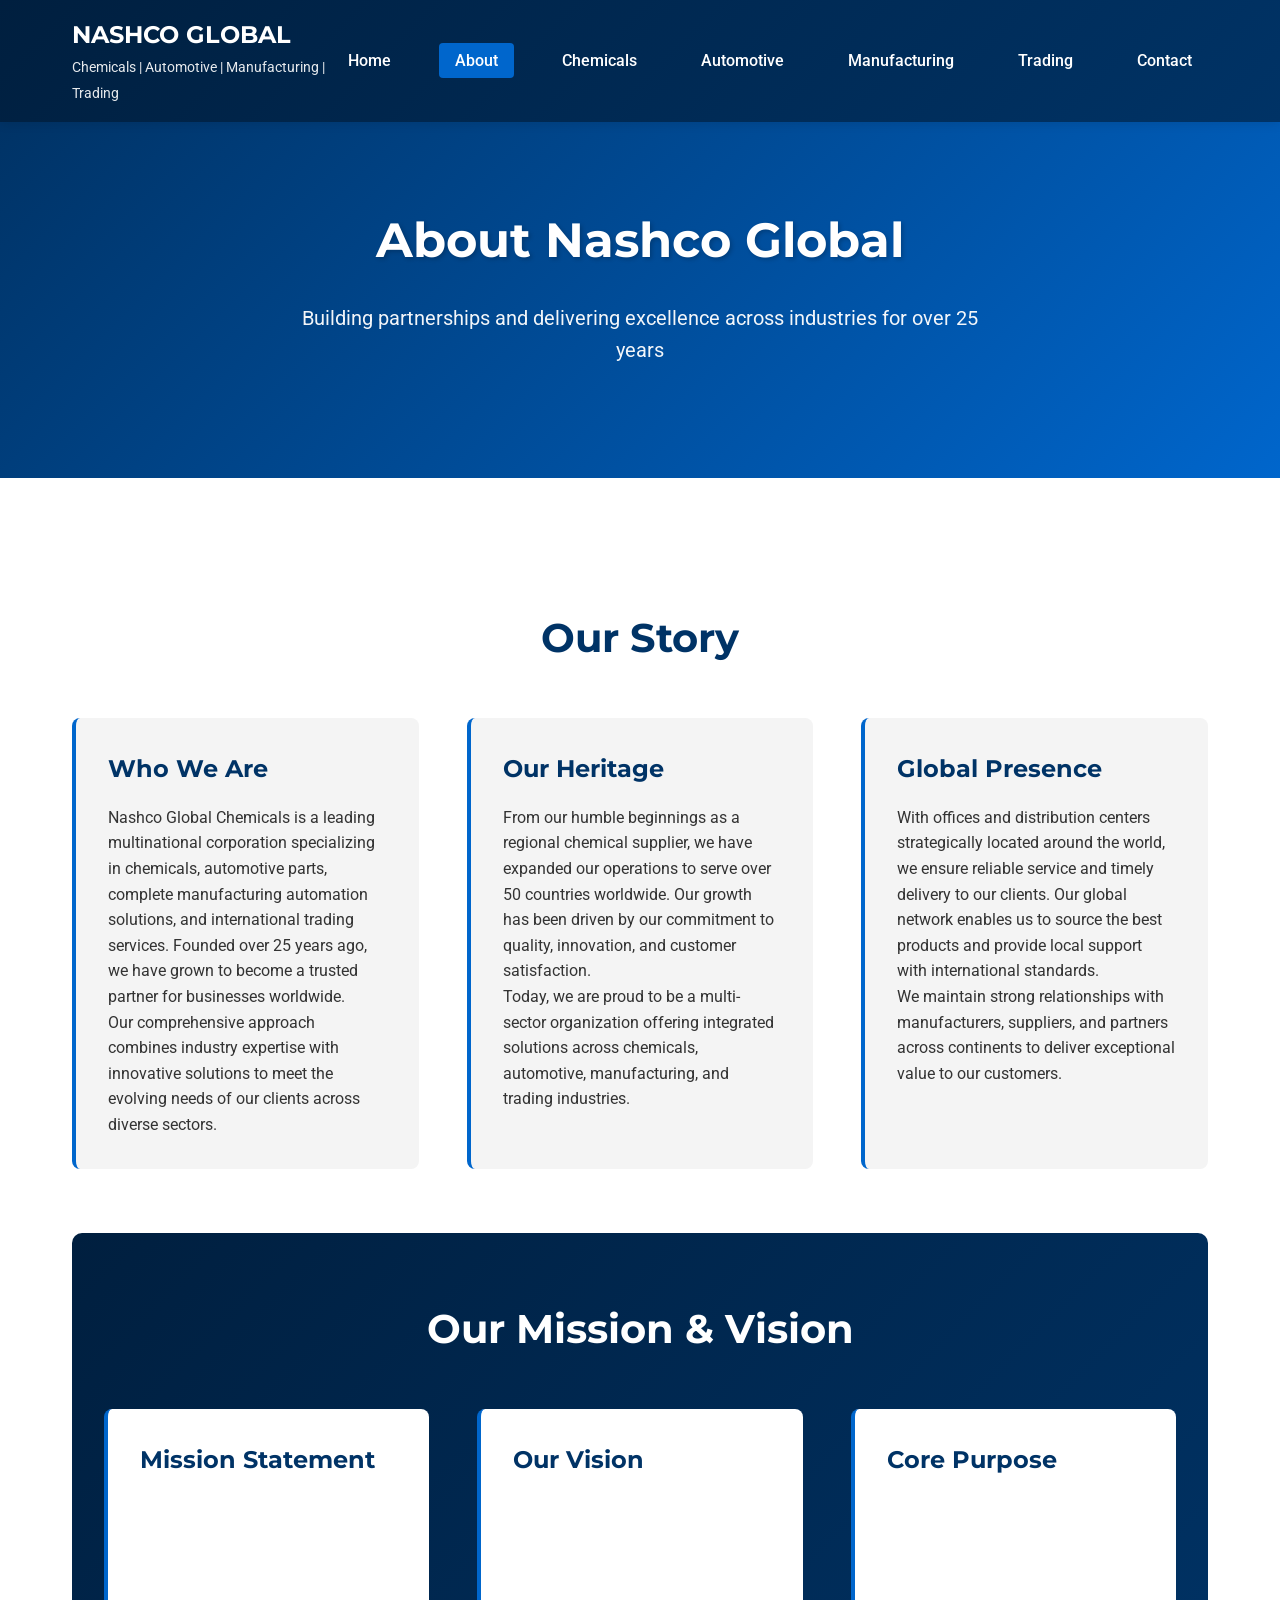
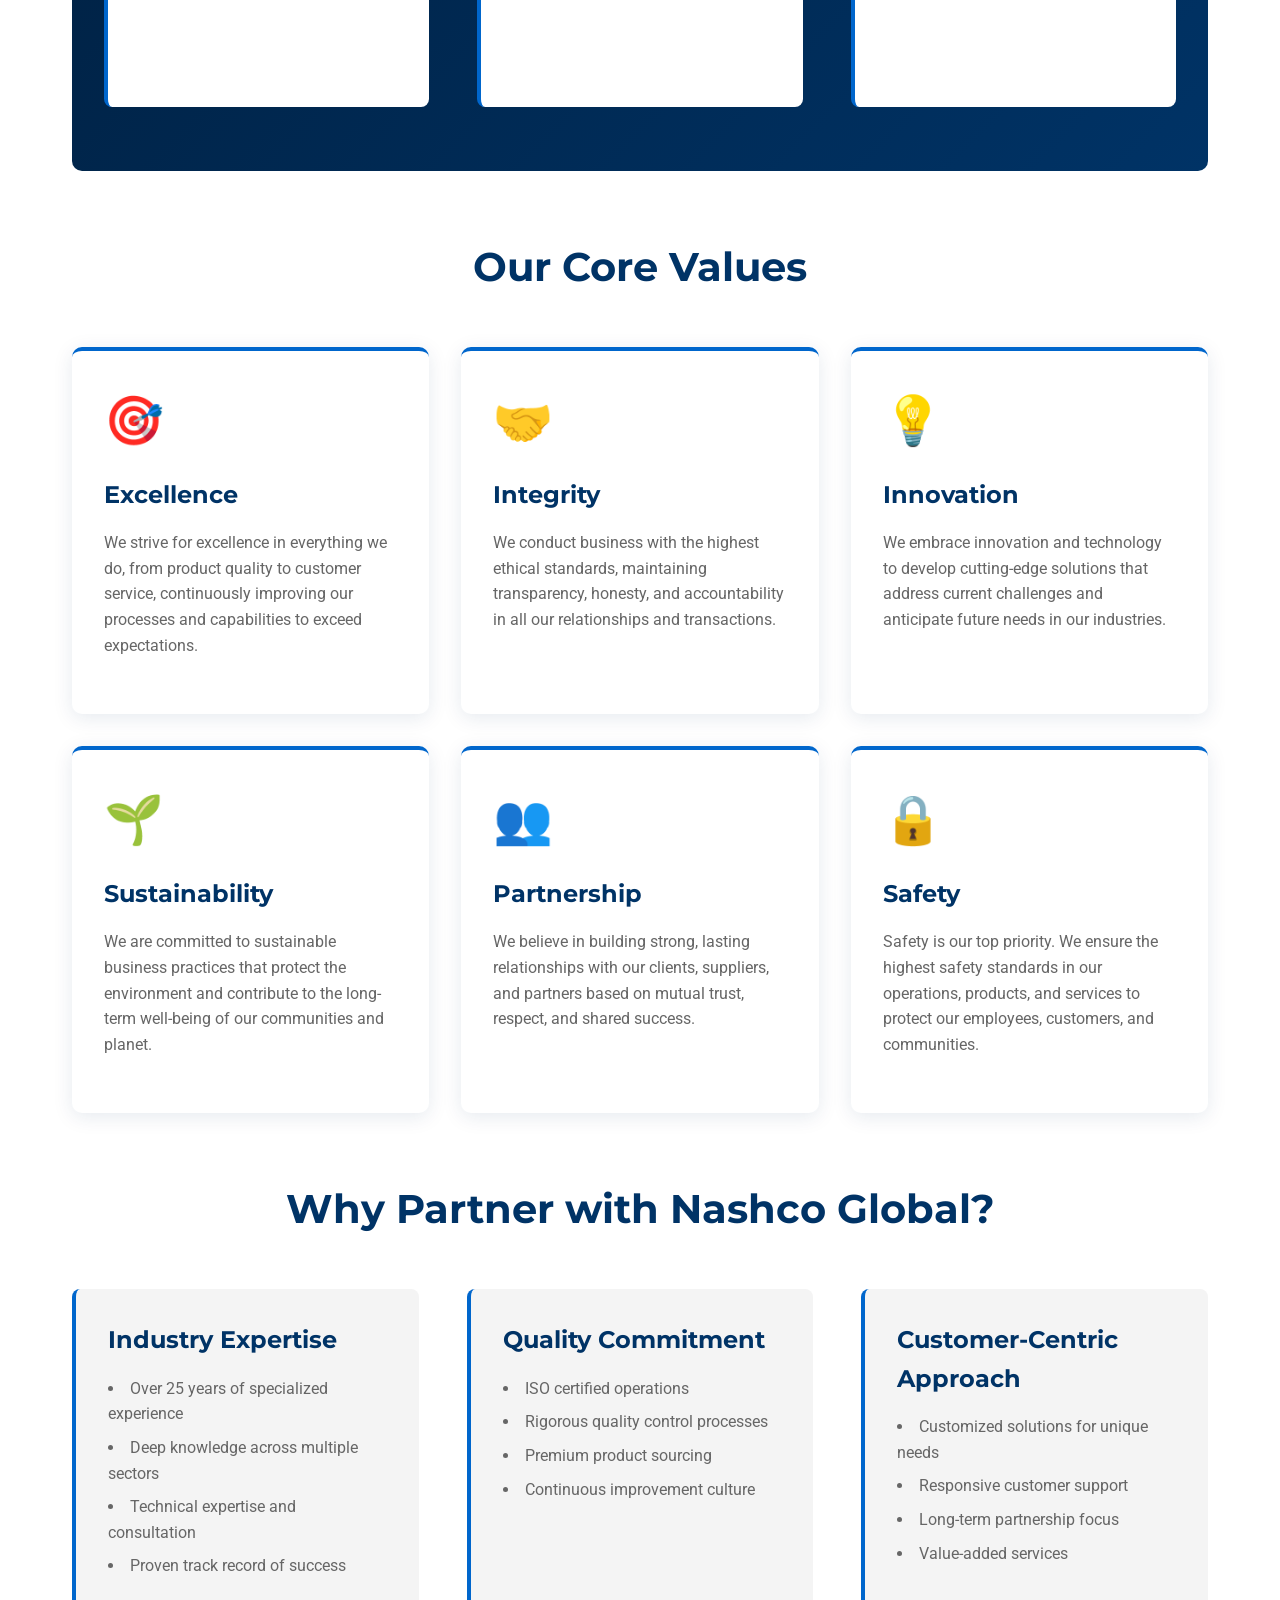
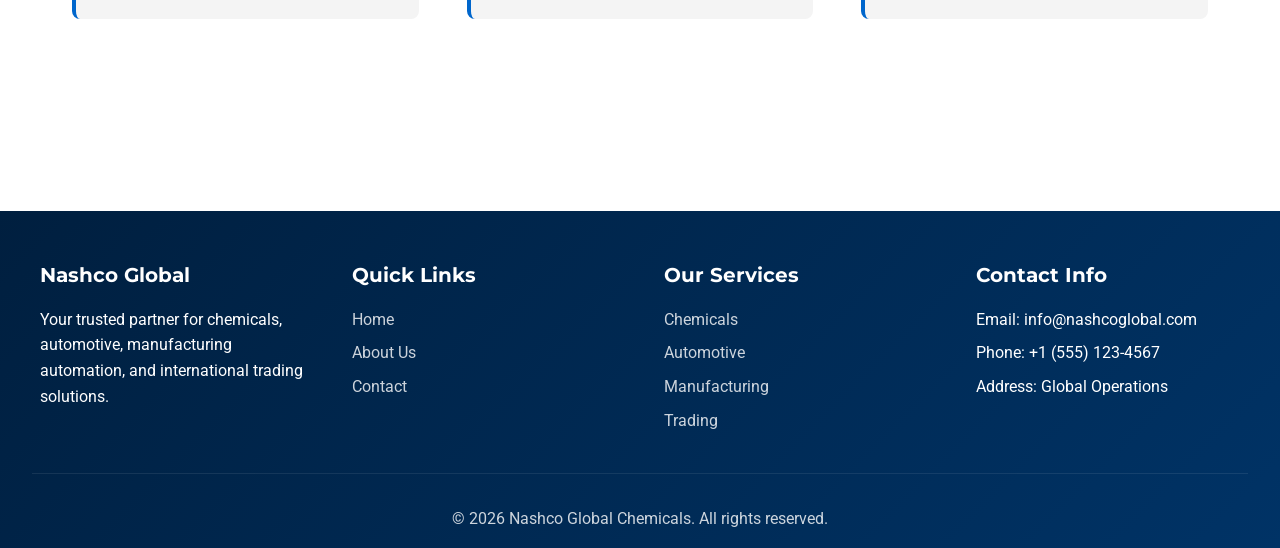
==== about.html @ 1a2d21b6 "Create complete 7-page Nashco Global website with all pages Co-authored-by: zoeyredbird96 <252407845" ====
<!DOCTYPE html>
<html lang="en">
<head>
    <meta charset="UTF-8">
    <meta name="viewport" content="width=device-width, initial-scale=1.0">
    <meta name="description" content="About Nashco Global Chemicals - Learn about our history, mission, values, and commitment to excellence in chemicals, automotive, manufacturing automation, and trading.">
    <meta name="keywords" content="about nashco, company history, mission, values, chemical company, automotive supplier, manufacturing solutions, trading company">
    <meta name="author" content="Nashco Global Chemicals">
    <title>About Us - Nashco Global Chemicals | Our Story, Mission & Values</title>
    <link rel="stylesheet" href="styles.css">
    
    <!-- JSON-LD Organization Schema -->
    <script type="application/ld+json">
    {
        "@context": "https://schema.org",
        "@type": "Organization",
        "name": "Nashco Global Chemicals",
        "url": "https://nashcoglobal.com",
        "logo": "https://nashcoglobal.com/logo.png",
        "description": "Leading provider of chemical solutions, automotive parts, complete automation manufacturing solutions, and international trading services.",
        "address": {
            "@type": "PostalAddress",
            "addressCountry": "Global"
        },
        "contactPoint": {
            "@type": "ContactPoint",
            "contactType": "Customer Service",
            "availableLanguage": ["English"]
        },
        "sameAs": [
            "https://www.linkedin.com/company/nashco-global",
            "https://twitter.com/nashcoglobal"
        ]
    }
    </script>
</head>
<body>
    <!-- Header -->
    <header>
        <div class="header-container">
            <div class="logo">
                <h1>NASHCO GLOBAL</h1>
                <span>Chemicals | Automotive | Manufacturing | Trading</span>
            </div>
            <nav>
                <ul>
                    <li><a href="index.html" aria-label="Home page">Home</a></li>
                    <li><a href="about.html" class="active" aria-label="About Nashco Global">About</a></li>
                    <li><a href="chemicals.html" aria-label="Chemical solutions">Chemicals</a></li>
                    <li><a href="automotive.html" aria-label="Automotive parts">Automotive</a></li>
                    <li><a href="manufacturing.html" aria-label="Manufacturing automation">Manufacturing</a></li>
                    <li><a href="trading.html" aria-label="Trading services">Trading</a></li>
                    <li><a href="contact.html" aria-label="Contact us">Contact</a></li>
                </ul>
            </nav>
        </div>
    </header>

    <!-- Hero Section -->
    <section class="hero">
        <h1>About Nashco Global</h1>
        <p>Building partnerships and delivering excellence across industries for over 25 years</p>
    </section>

    <!-- Main Content -->
    <main>
        <div class="container">
            <!-- Company Overview -->
            <section>
                <h2>Our Story</h2>
                <div class="content-grid">
                    <article class="content-item">
                        <h3>Who We Are</h3>
                        <p>Nashco Global Chemicals is a leading multinational corporation specializing in chemicals, automotive parts, complete manufacturing automation solutions, and international trading services. Founded over 25 years ago, we have grown to become a trusted partner for businesses worldwide.</p>
                        <p>Our comprehensive approach combines industry expertise with innovative solutions to meet the evolving needs of our clients across diverse sectors.</p>
                    </article>

                    <article class="content-item">
                        <h3>Our Heritage</h3>
                        <p>From our humble beginnings as a regional chemical supplier, we have expanded our operations to serve over 50 countries worldwide. Our growth has been driven by our commitment to quality, innovation, and customer satisfaction.</p>
                        <p>Today, we are proud to be a multi-sector organization offering integrated solutions across chemicals, automotive, manufacturing, and trading industries.</p>
                    </article>

                    <article class="content-item">
                        <h3>Global Presence</h3>
                        <p>With offices and distribution centers strategically located around the world, we ensure reliable service and timely delivery to our clients. Our global network enables us to source the best products and provide local support with international standards.</p>
                        <p>We maintain strong relationships with manufacturers, suppliers, and partners across continents to deliver exceptional value to our customers.</p>
                    </article>
                </div>
            </section>

            <!-- Mission & Vision -->
            <section class="stats">
                <h2 style="color: white;">Our Mission & Vision</h2>
                <div class="content-grid">
                    <article class="content-item" style="background: white;">
                        <h3>Mission Statement</h3>
                        <p>To deliver superior quality products and innovative solutions that empower our clients to achieve operational excellence, while maintaining the highest standards of safety, sustainability, and ethical business practices.</p>
                    </article>

                    <article class="content-item" style="background: white;">
                        <h3>Our Vision</h3>
                        <p>To be the global leader in integrated industrial solutions, recognized for our innovation, reliability, and commitment to sustainable business practices that benefit our clients, communities, and the environment.</p>
                    </article>

                    <article class="content-item" style="background: white;">
                        <h3>Core Purpose</h3>
                        <p>We exist to bridge industries with cutting-edge solutions, enabling businesses to thrive in an increasingly competitive and interconnected global marketplace through our expertise and dedication to excellence.</p>
                    </article>
                </div>
            </section>

            <!-- Core Values -->
            <section>
                <h2>Our Core Values</h2>
                <div class="sector-cards">
                    <article class="card">
                        <div class="card-icon" aria-hidden="true">🎯</div>
                        <h3>Excellence</h3>
                        <p>We strive for excellence in everything we do, from product quality to customer service, continuously improving our processes and capabilities to exceed expectations.</p>
                    </article>

                    <article class="card">
                        <div class="card-icon" aria-hidden="true">🤝</div>
                        <h3>Integrity</h3>
                        <p>We conduct business with the highest ethical standards, maintaining transparency, honesty, and accountability in all our relationships and transactions.</p>
                    </article>

                    <article class="card">
                        <div class="card-icon" aria-hidden="true">💡</div>
                        <h3>Innovation</h3>
                        <p>We embrace innovation and technology to develop cutting-edge solutions that address current challenges and anticipate future needs in our industries.</p>
                    </article>

                    <article class="card">
                        <div class="card-icon" aria-hidden="true">🌱</div>
                        <h3>Sustainability</h3>
                        <p>We are committed to sustainable business practices that protect the environment and contribute to the long-term well-being of our communities and planet.</p>
                    </article>

                    <article class="card">
                        <div class="card-icon" aria-hidden="true">👥</div>
                        <h3>Partnership</h3>
                        <p>We believe in building strong, lasting relationships with our clients, suppliers, and partners based on mutual trust, respect, and shared success.</p>
                    </article>

                    <article class="card">
                        <div class="card-icon" aria-hidden="true">🔒</div>
                        <h3>Safety</h3>
                        <p>Safety is our top priority. We ensure the highest safety standards in our operations, products, and services to protect our employees, customers, and communities.</p>
                    </article>
                </div>
            </section>

            <!-- Why Choose Us -->
            <section>
                <h2>Why Partner with Nashco Global?</h2>
                <div class="content-grid">
                    <article class="content-item">
                        <h3>Industry Expertise</h3>
                        <ul>
                            <li>Over 25 years of specialized experience</li>
                            <li>Deep knowledge across multiple sectors</li>
                            <li>Technical expertise and consultation</li>
                            <li>Proven track record of success</li>
                        </ul>
                    </article>

                    <article class="content-item">
                        <h3>Quality Commitment</h3>
                        <ul>
                            <li>ISO certified operations</li>
                            <li>Rigorous quality control processes</li>
                            <li>Premium product sourcing</li>
                            <li>Continuous improvement culture</li>
                        </ul>
                    </article>

                    <article class="content-item">
                        <h3>Customer-Centric Approach</h3>
                        <ul>
                            <li>Customized solutions for unique needs</li>
                            <li>Responsive customer support</li>
                            <li>Long-term partnership focus</li>
                            <li>Value-added services</li>
                        </ul>
                    </article>
                </div>
            </section>
        </div>
    </main>

    <!-- Footer -->
    <footer>
        <div class="footer-container">
            <div class="footer-section">
                <h3>Nashco Global</h3>
                <p>Your trusted partner for chemicals, automotive, manufacturing automation, and international trading solutions.</p>
            </div>

            <div class="footer-section">
                <h3>Quick Links</h3>
                <ul>
                    <li><a href="index.html" aria-label="Home page">Home</a></li>
                    <li><a href="about.html" aria-label="About us">About Us</a></li>
                    <li><a href="contact.html" aria-label="Contact us">Contact</a></li>
                </ul>
            </div>

            <div class="footer-section">
                <h3>Our Services</h3>
                <ul>
                    <li><a href="chemicals.html" aria-label="Chemical solutions">Chemicals</a></li>
                    <li><a href="automotive.html" aria-label="Automotive solutions">Automotive</a></li>
                    <li><a href="manufacturing.html" aria-label="Manufacturing automation">Manufacturing</a></li>
                    <li><a href="trading.html" aria-label="Trading services">Trading</a></li>
                </ul>
            </div>

            <div class="footer-section">
                <h3>Contact Info</h3>
                <ul>
                    <li>Email: info@nashcoglobal.com</li>
                    <li>Phone: +1 (555) 123-4567</li>
                    <li>Address: Global Operations</li>
                </ul>
            </div>
        </div>

        <div class="footer-bottom">
            <p>&copy; 2026 Nashco Global Chemicals. All rights reserved.</p>
        </div>
    </footer>
</body>
</html>
---- styles.css ----
/* Nashco Global Chemicals - Main Stylesheet */
@import url('https://fonts.googleapis.com/css2?family=Roboto:wght@300;400;500;700&family=Montserrat:wght@400;600;700&display=swap');

/* CSS Variables */
:root {
    --primary-blue: #003366;
    --dark-blue: #001f3f;
    --accent-blue: #0066cc;
    --light-gray: #f4f4f4;
    --white: #ffffff;
    --text-dark: #333333;
    --text-light: #666666;
    --border-color: #dddddd;
}

/* Global Styles */
* {
    margin: 0;
    padding: 0;
    box-sizing: border-box;
}

body {
    font-family: 'Roboto', sans-serif;
    color: var(--text-dark);
    line-height: 1.6;
    background-color: var(--white);
}

h1, h2, h3, h4, h5, h6 {
    font-family: 'Montserrat', sans-serif;
    font-weight: 700;
    color: var(--primary-blue);
    margin-bottom: 1rem;
}

a {
    text-decoration: none;
    color: inherit;
    transition: color 0.3s ease;
}

img {
    max-width: 100%;
    height: auto;
    display: block;
}

/* Header Styles */
header {
    background: linear-gradient(135deg, var(--dark-blue) 0%, var(--primary-blue) 100%);
    color: var(--white);
    padding: 1rem 0;
    box-shadow: 0 2px 10px rgba(0, 0, 0, 0.1);
    position: sticky;
    top: 0;
    z-index: 1000;
}

.header-container {
    max-width: 1200px;
    margin: 0 auto;
    padding: 0 2rem;
    display: flex;
    justify-content: space-between;
    align-items: center;
}

.logo h1 {
    color: var(--white);
    font-size: 1.5rem;
    margin-bottom: 0;
}

.logo span {
    font-size: 0.9rem;
    font-weight: 400;
    opacity: 0.9;
}

nav ul {
    list-style: none;
    display: flex;
    gap: 2rem;
}

nav a {
    color: var(--white);
    font-weight: 500;
    padding: 0.5rem 1rem;
    border-radius: 4px;
    transition: background-color 0.3s ease;
}

nav a:hover,
nav a.active {
    background-color: var(--accent-blue);
}

/* Hero Section */
.hero {
    background: linear-gradient(135deg, var(--primary-blue) 0%, var(--accent-blue) 100%);
    color: var(--white);
    padding: 5rem 2rem;
    text-align: center;
}

.hero h1 {
    color: var(--white);
    font-size: 3rem;
    margin-bottom: 1.5rem;
    text-shadow: 2px 2px 4px rgba(0, 0, 0, 0.2);
}

.hero p {
    font-size: 1.25rem;
    max-width: 700px;
    margin: 0 auto 2rem;
    opacity: 0.95;
}

.cta-button {
    display: inline-block;
    background-color: var(--white);
    color: var(--primary-blue);
    padding: 1rem 2.5rem;
    border-radius: 50px;
    font-weight: 600;
    font-size: 1.1rem;
    transition: transform 0.3s ease, box-shadow 0.3s ease;
    box-shadow: 0 4px 15px rgba(0, 0, 0, 0.2);
}

.cta-button:hover {
    transform: translateY(-3px);
    box-shadow: 0 6px 20px rgba(0, 0, 0, 0.3);
}

/* Container */
.container {
    max-width: 1200px;
    margin: 0 auto;
    padding: 4rem 2rem;
}

/* Section Styles */
section {
    margin-bottom: 4rem;
}

section h2 {
    font-size: 2.5rem;
    text-align: center;
    margin-bottom: 3rem;
    color: var(--primary-blue);
}

/* Sector Cards */
.sector-cards {
    display: grid;
    grid-template-columns: repeat(auto-fit, minmax(280px, 1fr));
    gap: 2rem;
    margin-bottom: 4rem;
}

.card {
    background: var(--white);
    border-radius: 10px;
    padding: 2rem;
    box-shadow: 0 4px 20px rgba(0, 51, 102, 0.1);
    transition: transform 0.3s ease, box-shadow 0.3s ease;
    border-top: 4px solid var(--accent-blue);
}

.card:hover {
    transform: translateY(-10px);
    box-shadow: 0 8px 30px rgba(0, 51, 102, 0.2);
}

.card-icon {
    font-size: 3rem;
    color: var(--accent-blue);
    margin-bottom: 1rem;
}

.card h3 {
    font-size: 1.5rem;
    margin-bottom: 1rem;
}

.card p {
    color: var(--text-light);
    margin-bottom: 1.5rem;
}

.card-link {
    color: var(--accent-blue);
    font-weight: 600;
    display: inline-flex;
    align-items: center;
    gap: 0.5rem;
}

.card-link:hover {
    color: var(--primary-blue);
}

/* Stats Section */
.stats {
    background: linear-gradient(135deg, var(--dark-blue) 0%, var(--primary-blue) 100%);
    color: var(--white);
    padding: 4rem 2rem;
    border-radius: 10px;
    margin-bottom: 4rem;
}

.stats-grid {
    display: grid;
    grid-template-columns: repeat(auto-fit, minmax(200px, 1fr));
    gap: 3rem;
    text-align: center;
}

.stat-item h3 {
    color: var(--white);
    font-size: 3rem;
    margin-bottom: 0.5rem;
}

.stat-item p {
    font-size: 1.1rem;
    opacity: 0.9;
}

/* Content Grid */
.content-grid {
    display: grid;
    grid-template-columns: repeat(auto-fit, minmax(300px, 1fr));
    gap: 3rem;
    margin-top: 3rem;
}

.content-item {
    background: var(--light-gray);
    padding: 2rem;
    border-radius: 8px;
    border-left: 4px solid var(--accent-blue);
}

.content-item h3 {
    font-size: 1.5rem;
    margin-bottom: 1rem;
}

.content-item ul {
    list-style-position: inside;
    color: var(--text-light);
}

.content-item li {
    margin-bottom: 0.5rem;
}

/* Contact Form */
.contact-form {
    max-width: 600px;
    margin: 2rem auto;
    background: var(--light-gray);
    padding: 2rem;
    border-radius: 10px;
}

.form-group {
    margin-bottom: 1.5rem;
}

.form-group label {
    display: block;
    margin-bottom: 0.5rem;
    font-weight: 500;
    color: var(--primary-blue);
}

.form-group input,
.form-group textarea,
.form-group select {
    width: 100%;
    padding: 0.75rem;
    border: 1px solid var(--border-color);
    border-radius: 5px;
    font-family: 'Roboto', sans-serif;
    font-size: 1rem;
}

.form-group textarea {
    resize: vertical;
    min-height: 120px;
}

.submit-button {
    background: linear-gradient(135deg, var(--primary-blue) 0%, var(--accent-blue) 100%);
    color: var(--white);
    padding: 1rem 3rem;
    border: none;
    border-radius: 50px;
    font-size: 1.1rem;
    font-weight: 600;
    cursor: pointer;
    transition: transform 0.3s ease, box-shadow 0.3s ease;
    display: block;
    margin: 0 auto;
}

.submit-button:hover {
    transform: translateY(-3px);
    box-shadow: 0 6px 20px rgba(0, 51, 102, 0.3);
}

/* Contact Info */
.contact-info {
    display: grid;
    grid-template-columns: repeat(auto-fit, minmax(250px, 1fr));
    gap: 2rem;
    margin-bottom: 3rem;
}

.info-box {
    background: var(--light-gray);
    padding: 2rem;
    border-radius: 8px;
    text-align: center;
}

.info-box-icon {
    font-size: 2.5rem;
    color: var(--accent-blue);
    margin-bottom: 1rem;
}

.info-box h3 {
    font-size: 1.25rem;
    margin-bottom: 0.5rem;
}

.info-box p {
    color: var(--text-light);
}

/* Footer */
footer {
    background: linear-gradient(135deg, var(--dark-blue) 0%, var(--primary-blue) 100%);
    color: var(--white);
    padding: 3rem 2rem 1rem;
    margin-top: 4rem;
}

.footer-container {
    max-width: 1200px;
    margin: 0 auto;
    display: grid;
    grid-template-columns: repeat(auto-fit, minmax(250px, 1fr));
    gap: 3rem;
    margin-bottom: 2rem;
}

.footer-section h3 {
    color: var(--white);
    margin-bottom: 1rem;
    font-size: 1.25rem;
}

.footer-section ul {
    list-style: none;
}

.footer-section li {
    margin-bottom: 0.5rem;
}

.footer-section a {
    color: rgba(255, 255, 255, 0.8);
    transition: color 0.3s ease;
}

.footer-section a:hover {
    color: var(--white);
}

.footer-bottom {
    text-align: center;
    padding-top: 2rem;
    border-top: 1px solid rgba(255, 255, 255, 0.1);
    opacity: 0.8;
}

/* Responsive Design */
@media (max-width: 768px) {
    .header-container {
        flex-direction: column;
        text-align: center;
        gap: 1rem;
    }

    nav ul {
        flex-direction: column;
        gap: 0.5rem;
    }

    .hero h1 {
        font-size: 2rem;
    }

    .hero p {
        font-size: 1rem;
    }

    section h2 {
        font-size: 2rem;
    }

    .sector-cards {
        grid-template-columns: 1fr;
    }

    .stats-grid {
        grid-template-columns: 1fr;
        gap: 2rem;
    }

    .content-grid {
        grid-template-columns: 1fr;
    }
}
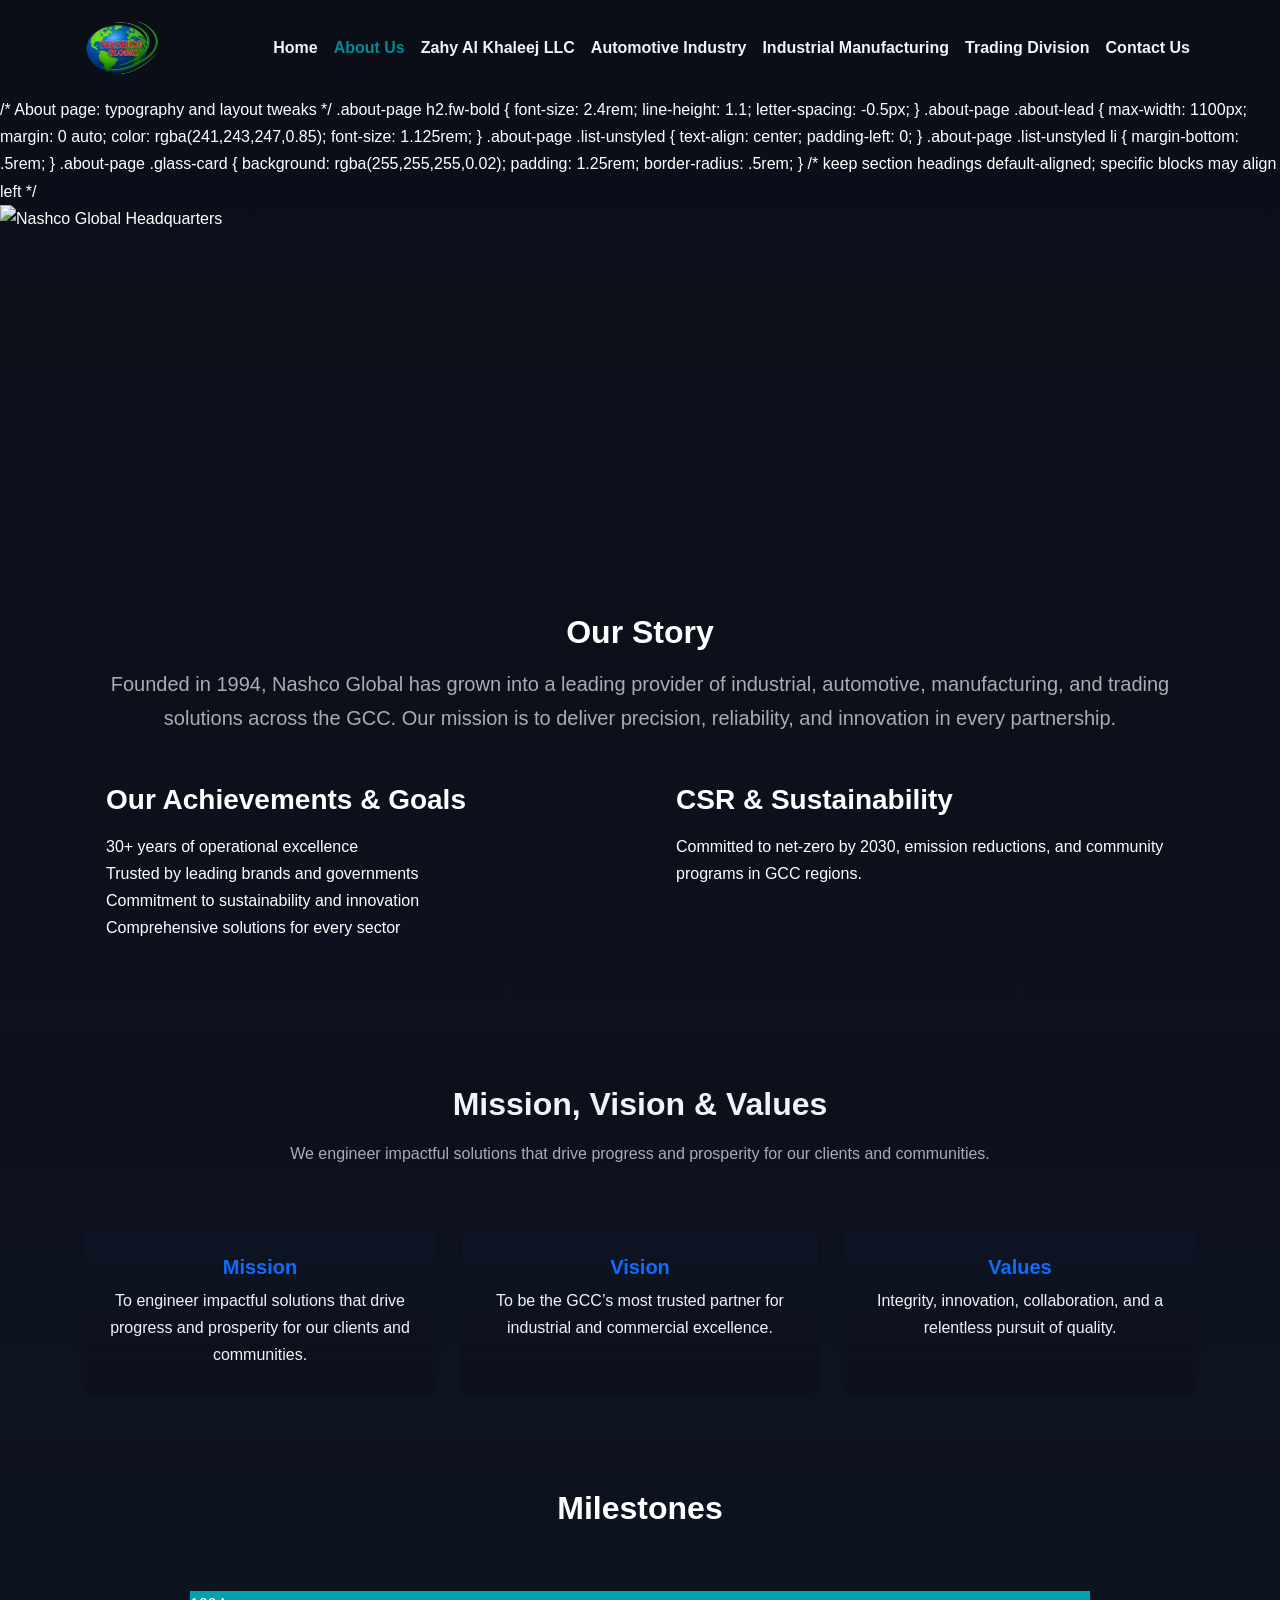
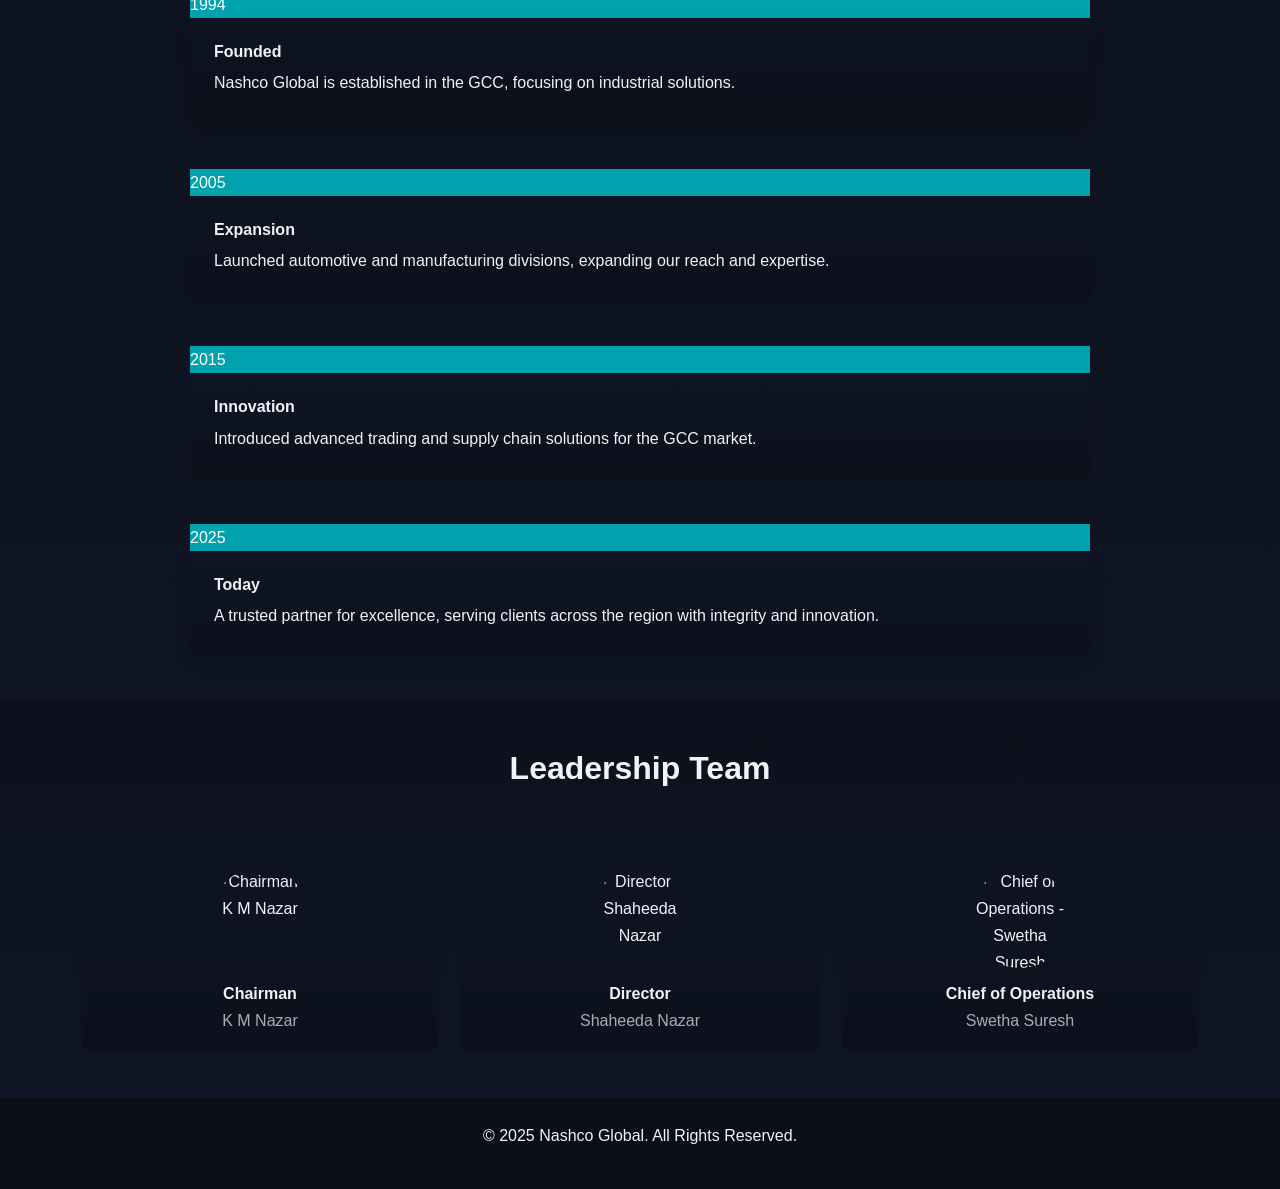
==== commit 3a88185a: "Move website files from web_nashglo to root directory for proper Cloudflare deployment Co-authored-b" ====
--- a/about.html
+++ b/about.html
@@ -1,235 +1,377 @@
-<!DOCTYPE html>
-<html lang="en">
-<head>
-    <meta charset="UTF-8">
-    <meta name="viewport" content="width=device-width, initial-scale=1.0">
-    <meta name="description" content="About Nashco Global Chemicals - Learn about our history, mission, values, and commitment to excellence in chemicals, automotive, manufacturing automation, and trading.">
-    <meta name="keywords" content="about nashco, company history, mission, values, chemical company, automotive supplier, manufacturing solutions, trading company">
-    <meta name="author" content="Nashco Global Chemicals">
-    <title>About Us - Nashco Global Chemicals | Our Story, Mission & Values</title>
-    <link rel="stylesheet" href="styles.css">
-    
-    <!-- JSON-LD Organization Schema -->
-    <script type="application/ld+json">
-    {
-        "@context": "https://schema.org",
-        "@type": "Organization",
-        "name": "Nashco Global Chemicals",
-        "url": "https://nashcoglobal.com",
-        "logo": "https://nashcoglobal.com/logo.png",
-        "description": "Leading provider of chemical solutions, automotive parts, complete automation manufacturing solutions, and international trading services.",
-        "address": {
-            "@type": "PostalAddress",
-            "addressCountry": "Global"
-        },
-        "contactPoint": {
-            "@type": "ContactPoint",
-            "contactType": "Customer Service",
-            "availableLanguage": ["English"]
-        },
-        "sameAs": [
-            "https://www.linkedin.com/company/nashco-global",
-            "https://twitter.com/nashcoglobal"
-        ]
-    }
-    </script>
-</head>
-<body>
-    <!-- Header -->
-    <header>
-        <div class="header-container">
-            <div class="logo">
-                <h1>NASHCO GLOBAL</h1>
-                <span>Chemicals | Automotive | Manufacturing | Trading</span>
-            </div>
-            <nav>
-                <ul>
-                    <li><a href="index.html" aria-label="Home page">Home</a></li>
-                    <li><a href="about.html" class="active" aria-label="About Nashco Global">About</a></li>
-                    <li><a href="chemicals.html" aria-label="Chemical solutions">Chemicals</a></li>
-                    <li><a href="automotive.html" aria-label="Automotive parts">Automotive</a></li>
-                    <li><a href="manufacturing.html" aria-label="Manufacturing automation">Manufacturing</a></li>
-                    <li><a href="trading.html" aria-label="Trading services">Trading</a></li>
-                    <li><a href="contact.html" aria-label="Contact us">Contact</a></li>
-                </ul>
-            </nav>
-        </div>
-    </header>
-
-    <!-- Hero Section -->
-    <section class="hero">
-        <h1>About Nashco Global</h1>
-        <p>Building partnerships and delivering excellence across industries for over 25 years</p>
-    </section>
-
-    <!-- Main Content -->
-    <main>
-        <div class="container">
-            <!-- Company Overview -->
-            <section>
-                <h2>Our Story</h2>
-                <div class="content-grid">
-                    <article class="content-item">
-                        <h3>Who We Are</h3>
-                        <p>Nashco Global Chemicals is a leading multinational corporation specializing in chemicals, automotive parts, complete manufacturing automation solutions, and international trading services. Founded over 25 years ago, we have grown to become a trusted partner for businesses worldwide.</p>
-                        <p>Our comprehensive approach combines industry expertise with innovative solutions to meet the evolving needs of our clients across diverse sectors.</p>
-                    </article>
-
-                    <article class="content-item">
-                        <h3>Our Heritage</h3>
-                        <p>From our humble beginnings as a regional chemical supplier, we have expanded our operations to serve over 50 countries worldwide. Our growth has been driven by our commitment to quality, innovation, and customer satisfaction.</p>
-                        <p>Today, we are proud to be a multi-sector organization offering integrated solutions across chemicals, automotive, manufacturing, and trading industries.</p>
-                    </article>
-
-                    <article class="content-item">
-                        <h3>Global Presence</h3>
-                        <p>With offices and distribution centers strategically located around the world, we ensure reliable service and timely delivery to our clients. Our global network enables us to source the best products and provide local support with international standards.</p>
-                        <p>We maintain strong relationships with manufacturers, suppliers, and partners across continents to deliver exceptional value to our customers.</p>
-                    </article>
-                </div>
-            </section>
-
-            <!-- Mission & Vision -->
-            <section class="stats">
-                <h2 style="color: white;">Our Mission & Vision</h2>
-                <div class="content-grid">
-                    <article class="content-item" style="background: white;">
-                        <h3>Mission Statement</h3>
-                        <p>To deliver superior quality products and innovative solutions that empower our clients to achieve operational excellence, while maintaining the highest standards of safety, sustainability, and ethical business practices.</p>
-                    </article>
-
-                    <article class="content-item" style="background: white;">
-                        <h3>Our Vision</h3>
-                        <p>To be the global leader in integrated industrial solutions, recognized for our innovation, reliability, and commitment to sustainable business practices that benefit our clients, communities, and the environment.</p>
-                    </article>
-
-                    <article class="content-item" style="background: white;">
-                        <h3>Core Purpose</h3>
-                        <p>We exist to bridge industries with cutting-edge solutions, enabling businesses to thrive in an increasingly competitive and interconnected global marketplace through our expertise and dedication to excellence.</p>
-                    </article>
-                </div>
-            </section>
-
-            <!-- Core Values -->
-            <section>
-                <h2>Our Core Values</h2>
-                <div class="sector-cards">
-                    <article class="card">
-                        <div class="card-icon" aria-hidden="true">🎯</div>
-                        <h3>Excellence</h3>
-                        <p>We strive for excellence in everything we do, from product quality to customer service, continuously improving our processes and capabilities to exceed expectations.</p>
-                    </article>
-
-                    <article class="card">
-                        <div class="card-icon" aria-hidden="true">🤝</div>
-                        <h3>Integrity</h3>
-                        <p>We conduct business with the highest ethical standards, maintaining transparency, honesty, and accountability in all our relationships and transactions.</p>
-                    </article>
-
-                    <article class="card">
-                        <div class="card-icon" aria-hidden="true">💡</div>
-                        <h3>Innovation</h3>
-                        <p>We embrace innovation and technology to develop cutting-edge solutions that address current challenges and anticipate future needs in our industries.</p>
-                    </article>
-
-                    <article class="card">
-                        <div class="card-icon" aria-hidden="true">🌱</div>
-                        <h3>Sustainability</h3>
-                        <p>We are committed to sustainable business practices that protect the environment and contribute to the long-term well-being of our communities and planet.</p>
-                    </article>
-
-                    <article class="card">
-                        <div class="card-icon" aria-hidden="true">👥</div>
-                        <h3>Partnership</h3>
-                        <p>We believe in building strong, lasting relationships with our clients, suppliers, and partners based on mutual trust, respect, and shared success.</p>
-                    </article>
-
-                    <article class="card">
-                        <div class="card-icon" aria-hidden="true">🔒</div>
-                        <h3>Safety</h3>
-                        <p>Safety is our top priority. We ensure the highest safety standards in our operations, products, and services to protect our employees, customers, and communities.</p>
-                    </article>
-                </div>
-            </section>
-
-            <!-- Why Choose Us -->
-            <section>
-                <h2>Why Partner with Nashco Global?</h2>
-                <div class="content-grid">
-                    <article class="content-item">
-                        <h3>Industry Expertise</h3>
-                        <ul>
-                            <li>Over 25 years of specialized experience</li>
-                            <li>Deep knowledge across multiple sectors</li>
-                            <li>Technical expertise and consultation</li>
-                            <li>Proven track record of success</li>
-                        </ul>
-                    </article>
-
-                    <article class="content-item">
-                        <h3>Quality Commitment</h3>
-                        <ul>
-                            <li>ISO certified operations</li>
-                            <li>Rigorous quality control processes</li>
-                            <li>Premium product sourcing</li>
-                            <li>Continuous improvement culture</li>
-                        </ul>
-                    </article>
-
-                    <article class="content-item">
-                        <h3>Customer-Centric Approach</h3>
-                        <ul>
-                            <li>Customized solutions for unique needs</li>
-                            <li>Responsive customer support</li>
-                            <li>Long-term partnership focus</li>
-                            <li>Value-added services</li>
-                        </ul>
-                    </article>
-                </div>
-            </section>
-        </div>
-    </main>
-
-    <!-- Footer -->
-    <footer>
-        <div class="footer-container">
-            <div class="footer-section">
-                <h3>Nashco Global</h3>
-                <p>Your trusted partner for chemicals, automotive, manufacturing automation, and international trading solutions.</p>
-            </div>
-
-            <div class="footer-section">
-                <h3>Quick Links</h3>
-                <ul>
-                    <li><a href="index.html" aria-label="Home page">Home</a></li>
-                    <li><a href="about.html" aria-label="About us">About Us</a></li>
-                    <li><a href="contact.html" aria-label="Contact us">Contact</a></li>
-                </ul>
-            </div>
-
-            <div class="footer-section">
-                <h3>Our Services</h3>
-                <ul>
-                    <li><a href="chemicals.html" aria-label="Chemical solutions">Chemicals</a></li>
-                    <li><a href="automotive.html" aria-label="Automotive solutions">Automotive</a></li>
-                    <li><a href="manufacturing.html" aria-label="Manufacturing automation">Manufacturing</a></li>
-                    <li><a href="trading.html" aria-label="Trading services">Trading</a></li>
-                </ul>
-            </div>
-
-            <div class="footer-section">
-                <h3>Contact Info</h3>
-                <ul>
-                    <li>Email: info@nashcoglobal.com</li>
-                    <li>Phone: +1 (555) 123-4567</li>
-                    <li>Address: Global Operations</li>
-                </ul>
-            </div>
-        </div>
-
-        <div class="footer-bottom">
-            <p>&copy; 2026 Nashco Global Chemicals. All rights reserved.</p>
-        </div>
-    </footer>
-</body>
-</html>
+<!DOCTYPE html>
+<html lang="en">
+
+<head>
+  <meta charset="UTF-8">
+  <meta name="viewport" content="width=device-width, initial-scale=1.0">
+  <title>Nashco Global - About Us</title>
+  <link rel="manifest" href="manifest.json">
+  <meta name="theme-color" content="#0B0E17">
+  <link rel="apple-touch-icon" href="Assets/images/logo-nashco.png">
+  <link href="https://cdn.jsdelivr.net/npm/bootstrap@5.3.0/dist/css/bootstrap.min.css" rel="stylesheet">
+  <link href="Assets/css/styles.css" rel="stylesheet">
+  <link rel="stylesheet" href="https://unpkg.com/aos@2.3.4/dist/aos.css">
+  <link rel="stylesheet" href="https://unpkg.com/swiper@9/swiper-bundle.min.css">
+  <style>
+    body {
+      background: linear-gradient(180deg, #0B0E17, #0F1626) !important;
+      color: #FFFFFF;
+    }
+
+    .navbar,
+    .bg-primary {
+      background: #0B0E17 !important;
+      box-shadow: none !important;
+    }
+
+    .navbar .nav-link,
+    .navbar-brand,
+    .navbar .navbar-toggler {
+      color: #f1f3f7 !important;
+    }
+
+    .hero-section {
+      background: linear-gradient(rgba(11, 14, 23, 0.75), rgba(15, 22, 38, 0.75)), url('Assets/images/manufacturing-factory-inside-page.jpg') center/cover no-repeat;
+      min-height: 60vh;
+      position: relative;
+    }
+
+    .hero-overlay {
+      background: rgba(11, 14, 23, 0.7) !important;
+    }
+
+    .logo-video-navbar {
+      max-width: 240px;
+      width: 200px;
+      height: 88px;
+      background: transparent !important;
+      margin-bottom: 0;
+      z-index: 3;
+      position: relative;
+      display: inline-block;
+      vertical-align: middle;
+      object-fit: contain;
+      border-radius: 0;
+      box-shadow: 0 4px 24px 0 rgba(0, 0, 0, 0.18);
+      mix-blend-mode: normal;
+      transition: height 0.2s, width 0.2s, box-shadow 0.2s;
+    }
+
+    .hero-section h1,
+    .hero-section p {
+      color: #fff !important;
+      text-shadow: 0 2px 16px #000;
+    }
+
+    .bg-light {
+      background: linear-gradient(180deg, rgba(11, 14, 23, 0.6), rgba(15, 22, 38, 0.6)) !important;
+      color: #f1f3f7 !important;
+    }
+
+    .bg-white {
+      background: linear-gradient(180deg, rgba(11, 14, 23, 0.6), rgba(15, 22, 38, 0.6)) !important;
+      color: #f1f3f7 !important;
+    }
+
+    .card,
+    .shadow-sm {
+      background: linear-gradient(180deg, rgba(15, 22, 38, 0.6), rgba(11, 14, 23, 0.6)) !important;
+      color: #f1f3f7 !important;
+    }
+
+    .timeline-content {
+      background: linear-gradient(180deg, rgba(15, 22, 38, 0.6), rgba(11, 14, 23, 0.6)) !important;
+      color: #f1f3f7 !important;
+    }
+
+    .timeline-year {
+      background: #00A3AD !important;
+      color: #fff !important;
+    }
+
+    .btn-primary {
+      background: #00A3AD;
+      border: none;
+    }
+
+    .btn-primary:hover {
+      background: #008A95;
+    }
+
+    footer.bg-dark {
+      background: #0B0E17 !important;
+      color: #f1f3f7 !important;
+    }
+
+    .nashco-globe-3d {
+      display: inline-block;
+      vertical-align: middle;
+      animation: globe3dspin 2.5s linear infinite;
+      transform-origin: 50% 50%;
+    }
+
+    @keyframes globe3dspin {
+      0% {
+        transform: rotateY(0deg);
+      }
+
+      100% {
+        transform: rotateY(360deg);
+      }
+    }
+
+    .nashco-logo-text {
+      display: inline-block;
+      vertical-align: middle;
+    }
+  </style>
+  /* About page: typography and layout tweaks */
+  .about-page h2.fw-bold {
+  font-size: 2.4rem;
+  line-height: 1.1;
+  letter-spacing: -0.5px;
+  }
+
+  .about-page .about-lead {
+  max-width: 1100px;
+  margin: 0 auto;
+  color: rgba(241,243,247,0.85);
+  font-size: 1.125rem;
+  }
+
+  .about-page .list-unstyled {
+  text-align: center;
+  padding-left: 0;
+  }
+
+  .about-page .list-unstyled li {
+  margin-bottom: .5rem;
+  }
+
+  .about-page .glass-card {
+  background: rgba(255,255,255,0.02);
+  padding: 1.25rem;
+  border-radius: .5rem;
+  }
+
+  /* keep section headings default-aligned; specific blocks may align left */
+
+  </style>
+
+</head>
+
+<body data-bs-theme="dark" class="about-page">
+  <!-- Navbar (shared) -->
+  <nav class="navbar navbar-expand-lg navbar-dark bg-primary fixed-top">
+    <div class="container">
+      <a class="navbar-brand" href="index.html">
+        <img src="Assets/images/logo-nashco.png" alt="Nashco" class="logo"
+          style="height:56px;max-height:72px;object-fit:contain;">
+      </a>
+      <button class="navbar-toggler" type="button" data-bs-toggle="collapse" data-bs-target="#navbarNav">
+        <span class="navbar-toggler-icon"></span>
+      </button>
+      <div class="collapse navbar-collapse" id="navbarNav">
+        <ul class="navbar-nav ms-auto">
+          <li class="nav-item"><a class="nav-link" href="index.html">Home</a></li>
+          <li class="nav-item"><a class="nav-link active" href="about.html">About Us</a></li>
+          <li class="nav-item"><a class="nav-link" href="zahy-alkhaleej.html">Zahy Al Khaleej LLC</a></li>
+          <li class="nav-item"><a class="nav-link" href="automotive.html">Automotive Industry</a></li>
+          <li class="nav-item"><a class="nav-link" href="manufacturing.html">Industrial Manufacturing</a></li>
+          <li class="nav-item"><a class="nav-link" href="trading.html">Trading Division</a></li>
+          <li class="nav-item"><a class="nav-link" href="contact.html">Contact Us</a></li>
+        </ul>
+      </div>
+    </div>
+  </nav>
+
+  <!-- Hero Section (About) - standardized plain image -->
+  <header class="site-hero">
+    <img src="Assets/images/headquarters.webp" alt="Nashco Global Headquarters" class="site-hero__img">
+  </header>
+
+  <!-- About Content -->
+  <section class="py-5">
+    <div class="container">
+      <div class="row mb-4" data-aos="fade-up">
+        <div class="col text-center">
+          <h2 class="fw-bold mb-3">Our Story</h2>
+          <p class="fs-5 text-muted mb-0">Founded in 1994, Nashco Global has grown into a leading provider of
+            industrial, automotive, manufacturing, and trading solutions across the GCC. Our mission is to deliver
+            precision, reliability, and innovation in every partnership.</p>
+        </div>
+      </div>
+      <div class="row mb-4" data-aos="fade-up">
+        <div class="col-12">
+          <div class="row g-4">
+            <div class="col-md-6">
+              <div class="p-4 glass-card h-100">
+                <h3 class="fw-bold mb-3 text-start">Our Achievements &amp; Goals</h3>
+                <ul class="list-unstyled fs-6 mb-0 text-start">
+                  <li>30+ years of operational excellence</li>
+                  <li>Trusted by leading brands and governments</li>
+                  <li>Commitment to sustainability and innovation</li>
+                  <li>Comprehensive solutions for every sector</li>
+                </ul>
+              </div>
+            </div>
+            <div class="col-md-6">
+              <div class="p-4 glass-card h-100">
+                <h3 class="fw-bold mb-3 text-start">CSR &amp; Sustainability</h3>
+                <p class="mb-0 text-start">Committed to net-zero by 2030, emission reductions, and community programs in
+                  GCC regions.</p>
+              </div>
+            </div>
+          </div>
+        </div>
+      </div>
+    </div>
+  </section>
+
+  <!-- Mission, Vision, Values -->
+  <section class="py-5 bg-light">
+    <div class="container">
+      <div class="row mb-5" data-aos="fade-up">
+        <div class="col-lg-8 mx-auto text-center">
+          <h2 class="fw-bold mb-3">Mission, Vision & Values</h2>
+          <p class="text-muted">We engineer impactful solutions that drive progress and prosperity for our clients and
+            communities.</p>
+        </div>
+      </div>
+      <div class="row g-4 text-center" data-aos="fade-up" data-aos-delay="100">
+        <div class="col-md-4">
+          <div class="p-4 bg-white rounded shadow-sm h-100">
+            <h5 class="fw-bold text-primary mb-2">Mission</h5>
+            <p class="mb-0">To engineer impactful solutions that drive progress and prosperity for our clients and
+              communities.</p>
+          </div>
+        </div>
+        <div class="col-md-4">
+          <div class="p-4 bg-white rounded shadow-sm h-100">
+            <h5 class="fw-bold text-primary mb-2">Vision</h5>
+            <p class="mb-0">To be the GCC’s most trusted partner for industrial and commercial excellence.</p>
+          </div>
+        </div>
+        <div class="col-md-4">
+          <div class="p-4 bg-white rounded shadow-sm h-100">
+            <h5 class="fw-bold text-primary mb-2">Values</h5>
+            <p class="mb-0">Integrity, innovation, collaboration, and a relentless pursuit of quality.</p>
+          </div>
+        </div>
+      </div>
+    </div>
+  </section>
+
+  <!-- Timeline/Milestones -->
+  <section class="py-5">
+    <div class="container">
+      <div class="row mb-5" data-aos="fade-up">
+        <div class="col text-center">
+          <h2 class="fw-bold mb-3">Milestones</h2>
+        </div>
+      </div>
+      <div class="timeline position-relative mx-auto" style="max-width:900px;">
+        <div class="timeline-item mb-5" data-aos="fade-right">
+          <div class="timeline-year bg-primary text-white">1994</div>
+          <div class="timeline-content bg-white shadow rounded p-4">
+            <h6 class="fw-bold">Founded</h6>
+            <p class="mb-0">Nashco Global is established in the GCC, focusing on industrial solutions.</p>
+          </div>
+        </div>
+        <div class="timeline-item mb-5" data-aos="fade-left">
+          <div class="timeline-year bg-primary text-white">2005</div>
+          <div class="timeline-content bg-white shadow rounded p-4">
+            <h6 class="fw-bold">Expansion</h6>
+            <p class="mb-0">Launched automotive and manufacturing divisions, expanding our reach and expertise.</p>
+          </div>
+        </div>
+        <div class="timeline-item mb-5" data-aos="fade-right">
+          <div class="timeline-year bg-primary text-white">2015</div>
+          <div class="timeline-content bg-white shadow rounded p-4">
+            <h6 class="fw-bold">Innovation</h6>
+            <p class="mb-0">Introduced advanced trading and supply chain solutions for the GCC market.</p>
+          </div>
+        </div>
+        <div class="timeline-item" data-aos="fade-left">
+          <div class="timeline-year bg-primary text-white">2025</div>
+          <div class="timeline-content bg-white shadow rounded p-4">
+            <h6 class="fw-bold">Today</h6>
+            <p class="mb-0">A trusted partner for excellence, serving clients across the region with integrity and
+              innovation.</p>
+          </div>
+        </div>
+      </div>
+    </div>
+  </section>
+
+  <!-- Leadership Team -->
+  <section class="py-5 bg-light">
+    <div class="container">
+      <div class="row mb-5" data-aos="fade-up">
+        <div class="col text-center">
+          <h2 class="fw-bold mb-3">Leadership Team</h2>
+        </div>
+      </div>
+      <div class="row g-4 justify-content-center">
+        <div class="col-12 col-md-4" data-aos="fade-up" data-aos-delay="100">
+          <div class="card border-0 shadow-sm text-center">
+            <img src="Assets/images/leader1.webp" alt="Chairman - K M Nazar"
+              class="card-img-top rounded-circle mx-auto mt-3" style="width:100px;height:100px;object-fit:cover;"
+              loading="lazy">
+            <div class="card-body">
+              <h6 class="fw-bold mb-1">Chairman</h6>
+              <p class="text-muted mb-0">K M Nazar</p>
+            </div>
+          </div>
+        </div>
+        <div class="col-12 col-md-4" data-aos="fade-up" data-aos-delay="200">
+          <div class="card border-0 shadow-sm text-center">
+            <img src="Assets/images/leader2.webp" alt="Director - Shaheeda Nazar"
+              class="card-img-top rounded-circle mx-auto mt-3" style="width:100px;height:100px;object-fit:cover;"
+              loading="lazy">
+            <div class="card-body">
+              <h6 class="fw-bold mb-1">Director</h6>
+              <p class="text-muted mb-0">Shaheeda Nazar</p>
+            </div>
+          </div>
+        </div>
+        <div class="col-12 col-md-4" data-aos="fade-up" data-aos-delay="300">
+          <div class="card border-0 shadow-sm text-center">
+            <img src="Assets/images/leader3.webp" alt="Chief of Operations - Swetha Suresh"
+              class="card-img-top rounded-circle mx-auto mt-3" style="width:100px;height:100px;object-fit:cover;"
+              loading="lazy">
+            <div class="card-body">
+              <h6 class="fw-bold mb-1">Chief of Operations</h6>
+              <p class="text-muted mb-0">Swetha Suresh</p>
+            </div>
+          </div>
+        </div>
+      </div>
+    </div>
+  </section>
+
+
+  <!-- Footer (shared) -->
+  <footer class="bg-dark text-white py-4">
+    <div class="container text-center">
+      <!-- licensed-by image removed -->
+      <p>&copy; 2025 Nashco Global. All Rights Reserved.</p>
+    </div>
+  </footer>
+  <!-- Bootstrap JS -->
+  <script src="https://cdn.jsdelivr.net/npm/bootstrap@5.3.0/dist/js/bootstrap.bundle.min.js"></script>
+  <!-- GSAP and ScrollTrigger -->
+  <script src="https://unpkg.com/gsap@3/dist/gsap.min.js"></script>
+  <script src="https://unpkg.com/gsap@3/dist/ScrollTrigger.min.js"></script>
+  <!-- AOS JS -->
+  <script src="https://unpkg.com/aos@2.3.4/dist/aos.js"></script>
+  <!-- Swiper JS (optional) -->
+  <script src="https://unpkg.com/swiper@9/swiper-bundle.min.js"></script>
+  <script>
+    AOS.init({ once: true, duration: 900, offset: 60 });
+    gsap.from('.hero-section h1', { opacity: 0, y: 60, duration: 1, delay: 0.2 });
+    gsap.from('.hero-section p', { opacity: 0, y: 40, duration: 1, delay: 0.5 });
+  </script>
+</body>
+
+</html>
--- a/Assets/css/styles.css
+++ b/Assets/css/styles.css
@@ -0,0 +1,1615 @@
+/* Zahy logo image in header - revert to previous size */
+.zahy-logo-img-header {
+    max-width: 220px;
+    width: 180px;
+    height: 80px;
+    object-fit: contain;
+}
+
+/* Industry Focus section items */
+.industry-focus-item {
+    font-size: 1rem;
+    color: #444;
+    background: none;
+    padding: 0.2em 0;
+    margin-bottom: 0.5em;
+    text-align: center;
+}
+
+/* Industry Focus division headings styling */
+.industry-focus-title {
+    font-family: 'Montserrat', 'Copperplate Gothic Light', Arial, sans-serif;
+    font-size: 1.2rem;
+    font-weight: 700;
+    color: #0e4761;
+    background: #f5f7fa;
+    border-radius: 8px;
+    padding: 0.5em 1em;
+    margin-bottom: 0.5em;
+    text-align: center;
+    box-shadow: 0 2px 8px rgba(14, 71, 97, 0.06);
+    letter-spacing: 0.5px;
+}
+
+/* Footer layout: single deep blue row, no white box */
+.footer-content-row {
+    display: flex;
+    flex-wrap: wrap;
+    justify-content: space-between;
+    align-items: center;
+    width: 100%;
+    background: none;
+    padding: 0 2vw;
+}
+
+.footer-col {
+    flex: 1 1 0;
+    min-width: 220px;
+    padding: 0.5rem 0.5vw;
+    background: none;
+}
+
+.footer-logo {
+    display: flex;
+    flex-direction: column;
+    align-items: center;
+    justify-content: center;
+}
+
+.footer-copyright {
+    display: flex;
+    flex-direction: column;
+    align-items: flex-end;
+    justify-content: flex-end;
+}
+
+/* Unified footer: match navbar height */
+.footer-section {
+    min-height: 72px;
+    height: 72px;
+    display: flex;
+    flex-direction: column;
+    justify-content: center;
+    background: #0e4761;
+}
+
+.footer-unified {
+    width: 100%;
+    display: flex;
+    align-items: center;
+    justify-content: center;
+    gap: 2em;
+    color: #fff;
+    font-size: 0.85rem;
+}
+
+.footer-contact-icon {
+    display: inline-flex;
+    align-items: center;
+    justify-content: center;
+    margin-right: 0.5em;
+}
+
+.footer-copyright {
+    text-align: center;
+    color: #fff;
+    font-size: 0.75rem;
+    margin-top: 0.5em;
+}
+
+/* 3D continuous rotation for Nashco logo */
+.logo-nashco-3d {
+    width: 180px;
+    height: auto;
+    display: block;
+    margin: 0 auto;
+    animation: logo3DRotate 3.5s linear infinite;
+    transform-style: preserve-3d;
+    will-change: transform;
+}
+
+@keyframes logo3DRotate {
+    0% {
+        transform: perspective(600px) rotateY(0deg) rotateX(0deg);
+    }
+
+    100% {
+        transform: perspective(600px) rotateY(360deg) rotateX(10deg);
+    }
+}
+
+/* Nashco animated logo styles */
+.main-header {
+    padding: 0.25rem 0;
+    border-bottom: 1px solid rgba(16, 22, 29, 0.06);
+    backdrop-filter: blur(6px);
+    position: sticky;
+    top: 0;
+    z-index: 60;
+    background: rgba(255, 255, 255, 0.92);
+}
+
+.navbar {
+    display: flex;
+    align-items: center;
+    justify-content: space-between;
+    padding: 0 1rem;
+    min-height: 72px;
+    gap: 1rem;
+}
+
+.navbar-brand .logo {
+    height: 56px;
+    width: auto;
+    display: block;
+}
+
+.nav-links {
+    display: flex;
+    gap: 0.75rem;
+    list-style: none;
+    margin: 0;
+    padding: 0;
+    align-items: center;
+}
+
+.nav-links a {
+    color: #0B0E17;
+    text-decoration: none;
+    font-weight: 600;
+    font-size: 0.98rem;
+    padding: 0.6rem 0.9rem;
+    border-radius: 8px;
+    transition: all 0.18s ease-in-out;
+    display: inline-block;
+}
+
+.nav-links a:hover {
+    background: rgba(0, 163, 173, 0.08);
+    color: var(--accent);
+    transform: translateY(-1px);
+}
+
+.nav-links a.active {
+    color: var(--accent);
+    background: rgba(0, 163, 173, 0.10);
+}
+
+@media (max-width: 991px) {
+    .nav-links {
+        flex-wrap: wrap;
+        justify-content: flex-end;
+        gap: 0.5rem;
+    }
+
+    .navbar {
+        padding: 0 0.8rem;
+    }
+}
+
+@media (max-width: 576px) {
+    .nav-links {
+        justify-content: center;
+        width: 100%;
+        margin-top: 0.5rem;
+    }
+
+    .navbar {
+        flex-direction: column;
+        align-items: stretch;
+        gap: 0.25rem;
+    }
+}
+
+.logo-nashco-navbar-giant {
+    height: 72px !important;
+    max-height: 80px !important;
+    max-width: 220px !important;
+    width: auto !important;
+    background: transparent !important;
+    border-radius: 0 !important;
+    box-shadow: none !important;
+    margin-bottom: 0 !important;
+    display: inline-block !important;
+    vertical-align: middle !important;
+    border: none !important;
+    outline: none !important;
+    object-fit: contain !important;
+    padding: 0 !important;
+}
+
+/* Hero Section Backgrounds */
+.hero-automotive {
+    background: url('Assets/images/automotive-hero.webp') center/cover no-repeat;
+}
+
+.hero-manufacturing {
+    background: url('Assets/images/manufacturing-hero.webp') center/cover no-repeat;
+}
+
+.hero-trading {
+    background: url('Assets/images/trading-hero.webp') center/cover no-repeat;
+}
+
+/* Hero Overlay */
+.hero-overlay-dark {
+    background: rgba(0, 0, 0, 0.45) !important;
+}
+
+/* Licensed By Image in Footer */
+.licensed-by-img {
+    max-width: 420px;
+    width: 100%;
+    height: auto;
+    border-radius: 10px;
+    box-shadow: 0 2px 12px rgba(0, 0, 0, 0.18);
+    margin-bottom: 0.5rem;
+}
+
+/* Import Google Fonts */
+@import url('https://fonts.googleapis.com/css2?family=Montserrat:wght@400;500;700&family=Open+Sans:wght@400;600&family=Poppins:wght@400;600;700&display=swap');
+@import url('https://fonts.googleapis.com/css2?family=Copperplate:wght@300&display=swap');
+
+:root {
+    --bg-900: #0B0E17;
+    /* primary deep */
+    --bg-800: #0F1626;
+    /* secondary deep */
+    --surface-500: #4A5568;
+    /* mid-tone cards */
+    --accent: #00A3AD;
+    /* teal-cyan */
+    --white: #FFFFFF;
+    --muted: #B7C9CC;
+    /* subtle mid text */
+    --shadow-accent: rgba(0, 163, 173, 0.08);
+    --card-border: rgba(74, 85, 104, 0.12);
+}
+
+html {
+    box-sizing: border-box;
+    font-size: 16px;
+}
+
+*,
+*:before,
+*:after {
+    box-sizing: inherit;
+}
+
+body {
+    background: linear-gradient(180deg, var(--bg-900), var(--bg-800));
+    color: var(--white);
+    font-family: 'Montserrat', 'Open Sans', 'Poppins', Arial, sans-serif;
+    font-size: 1rem;
+    line-height: 1.7;
+    margin: 0;
+    /* account for fixed-top navbar so content isn't hidden under it */
+    padding-top: 96px;
+    -webkit-font-smoothing: antialiased;
+    -moz-osx-font-smoothing: grayscale;
+    transition: background 0.3s, color 0.3s;
+}
+
+/* Header/Navbar */
+.main-header {
+    /* background is now controlled by JS for translucency effect */
+    padding: 0;
+    border-bottom: 1px solid rgba(255, 255, 255, 0.03);
+    backdrop-filter: blur(6px);
+    position: sticky;
+    top: 0;
+    z-index: 50;
+}
+
+.navbar {
+    display: flex;
+    align-items: center;
+    justify-content: space-between;
+    padding: 0 2.5rem;
+    min-height: 96px;
+    background: rgba(255, 255, 255, 0.92) !important;
+    backdrop-filter: blur(6px);
+}
+
+.navbar .nav-link,
+.navbar-brand,
+.navbar .navbar-toggler {
+    color: #0B0E17 !important;
+}
+
+.navbar .nav-link.active {
+    color: #008A95 !important;
+    font-weight: 600;
+}
+
+/* Index-only navbar spacing: scoped to pages with body.index-page + nav.index-navbar */
+.index-page .index-navbar .navbar-nav {
+    width: 100%;
+    display: flex;
+    justify-content: space-between;
+    gap: 1.6rem;
+    align-items: center;
+}
+
+.index-page .index-navbar .nav-item {
+    flex: 1 1 auto;
+    text-align: center;
+}
+
+.index-page .index-navbar .nav-link {
+    display: block;
+    padding: 0.6rem 0;
+    font-weight: 700;
+}
+
+@media (max-width: 768px) {
+    .index-page .index-navbar .navbar-nav {
+        flex-direction: column;
+        align-items: flex-start;
+    }
+
+    .index-page .index-navbar .nav-item {
+        text-align: left;
+        width: 100%;
+    }
+}
+
+.navbar-brand .logo {
+    max-height: 80px;
+    width: auto;
+    vertical-align: middle;
+    border-radius: 8px;
+    background: transparent !important;
+    padding: 0 !important;
+    box-shadow: none !important;
+}
+
+.nav-links {
+    display: flex;
+    gap: 2rem;
+    list-style: none;
+    margin: 0;
+    padding: 0;
+}
+
+.nav-links a {
+    color: #F5F5F5;
+    text-decoration: none;
+    font-weight: 700;
+    font-size: 1.05rem;
+    letter-spacing: 0.5px;
+    transition: color 0.2s;
+    position: relative;
+    padding: 0.25rem 0;
+}
+
+/* Ensure plain .nav-link inside any navbar is bold */
+.navbar .nav-link {
+    font-weight: 700 !important;
+}
+
+.nav-links a.active,
+.nav-links a:hover {
+    color: var(--accent);
+}
+
+.nav-links a::after {
+    content: '';
+    display: block;
+    width: 0;
+    height: 2px;
+    background: var(--accent);
+    transition: width 0.2s;
+    position: absolute;
+    left: 0;
+    bottom: -2px;
+}
+
+.nav-links a:hover::after,
+.nav-links a.active::after {
+    width: 100%;
+}
+
+/* Hero Section */
+.hero,
+.hero-section {
+    min-height: 60vh;
+    display: flex;
+    align-items: center;
+    justify-content: center;
+    padding: 80px 0 60px;
+    text-align: center;
+    position: relative;
+    color: var(--white);
+}
+
+.hero.parallax {
+    background-size: cover;
+    background-position: center;
+}
+
+.hero::before {
+    content: '';
+    position: absolute;
+    inset: 0;
+    background: linear-gradient(180deg, rgba(11, 14, 23, 0.55), rgba(15, 22, 38, 0.55));
+    pointer-events: none;
+}
+
+.hero h1,
+.hero-title {
+    font-size: clamp(1.6rem, 6vw, 3.6rem);
+    font-weight: 700;
+    color: var(--white);
+    letter-spacing: 1px;
+    margin-bottom: 0.5rem;
+    text-shadow: 0 6px 20px rgba(0, 0, 0, 0.6);
+}
+
+.hero p,
+.hero-subtitle {
+    font-size: 1.05rem;
+    color: var(--muted);
+}
+
+/* Index-only hero modifications: plain background and centered video with side text */
+.index-page .hero-section {
+    background-color: #01051f;
+    padding: 40px 1rem;
+    text-align: left;
+}
+
+/* Remove vertical gap between video and text columns on the index hero */
+.index-page .hero-section .row {
+    --bs-gutter-x: 0 !important;
+    gap: 0 !important;
+}
+
+.index-page .hero-section .col-lg-6,
+.index-page .hero-section .col-lg-6 {
+    padding-left: 0 !important;
+    padding-right: 0 !important;
+    border-right: none !important;
+}
+
+/* Move partition left so the right text column shifts left ~1in on large screens */
+@media (min-width: 992px) {
+
+    /* only shift the right (text) column left so the video remains inside the container */
+    .index-page .hero-section .col-lg-6:last-child {
+        transform: translateX(-1in);
+        /* keep layout stable */
+        will-change: transform;
+    }
+
+    /* ensure left video column doesn't collapse when text moves left */
+    .index-page .hero-section .col-lg-6:first-child {
+        padding-right: 0 !important;
+    }
+
+    /* make sure the container doesn't hide the shifted text */
+    .index-page .hero-section .container-fluid,
+    .index-page .hero-section {
+        overflow: visible;
+    }
+}
+
+.index-page .hero-section .hero-video {
+    width: 100%;
+    max-width: 380px;
+    height: auto;
+    border-radius: 12px;
+    box-shadow: 0 8px 22px rgba(0, 0, 0, 0.34);
+    background-color: #01051f;
+    transform: translate(0, 2px);
+    /* reduce gap to the right (closer to the welcome text) */
+    margin-right: 0.5rem;
+    /* slight left offset from column edge */
+    margin-left: 1rem;
+}
+
+/* Left-align hero text, paragraph and CTA in the right column on all sizes */
+.index-page .hero-section .col-lg-4 {
+    text-align: left !important;
+    display: flex !important;
+    flex-direction: column !important;
+    align-items: flex-start !important;
+}
+
+.index-page .hero-section .col-lg-4 h1,
+.index-page .hero-section .col-lg-4 p {
+    text-align: left !important;
+}
+
+.index-page .hero-section .col-lg-4 .d-flex {
+    justify-content: flex-start !important;
+    width: 100%;
+}
+
+.index-page .hero-section .col-lg-4 .btn {
+    align-self: flex-start !important;
+}
+
+/* Reduce left/right internal padding of hero columns to tighten spacing */
+.index-page .hero-section .col-lg-6:first-child {
+    padding-right: 1.5rem;
+    /* increase left padding so the video moves inward from the column edge */
+    padding-left: 2rem;
+}
+
+.index-page .hero-section .col-lg-6:last-child {
+    padding-left: 0.25rem;
+}
+
+/* Reduce horizontal gutter between video and text in hero */
+.index-page .hero-section .row {
+    --bs-gutter-x: 0.25rem;
+}
+
+/* Slightly reduce padding on hero columns to bring them closer */
+.index-page .hero-section .col-lg-8 {
+    padding-right: 1.5rem;
+}
+
+.index-page .hero-section .col-lg-4 {
+    padding-left: 0.5rem;
+}
+
+.index-page .hero-section .lead {
+    font-size: 1.05rem;
+    color: #e6f6f8;
+}
+
+/* Nudge hero heading and lead a few notches left on wider screens */
+@media (min-width: 992px) {
+
+    .index-page .hero-section .col-lg-4 h1,
+    .index-page .hero-section .col-lg-4 p.lead {
+        margin-left: -8rem;
+    }
+}
+
+/* Index page: below-hero white-dominant theme and standardized typography */
+.index-page {
+    --index-font-family: 'Open Sans', 'Montserrat', Arial, sans-serif;
+    font-family: var(--index-font-family);
+    font-size: 16px;
+    color-scheme: light;
+    /* account for the fixed navbar so hero content isn't cropped */
+    padding-top: 96px;
+}
+
+/* Apply white background for sections that appear below the hero on the index page */
+.index-page .visual-tiles,
+.index-page .tiles-grid,
+.index-page .services,
+.index-page .service-card,
+.index-page .tile,
+.index-page .stock-gallery,
+.index-page .section,
+.index-page .main-footer {
+    background: #ffffff !important;
+    color: #073047 !important;
+}
+
+/* Standardize body text on index page */
+.index-page p,
+.index-page li,
+.index-page a,
+.index-page label,
+.index-page span {
+    color: #163047;
+    font-size: 1rem;
+    line-height: 1.6;
+}
+
+/* Blue boxes used for highlighted text blocks */
+.index-page .blue-box {
+    background: linear-gradient(180deg, #0e4761 0%, #08324a 100%);
+    color: #ffffff;
+    padding: 1rem 1.25rem;
+    border-radius: 12px;
+    box-shadow: 0 12px 30px rgba(14, 71, 97, 0.08);
+    border: 1px solid rgba(3, 36, 55, 0.08);
+}
+
+/* Light card style for service tiles */
+.index-page .service-card {
+    background: #f7fbff !important;
+    border: 1px solid #e6f3fb !important;
+    box-shadow: none !important;
+    color: #073047 !important;
+}
+
+/* Tile items light background */
+.index-page .tile {
+    background: #ffffff !important;
+    border: 1px solid #e9f2f9 !important;
+    color: #073047 !important;
+}
+
+/* Footer becomes light on index page to match new theme */
+.index-page .main-footer {
+    background: #ffffff !important;
+    color: #163047 !important;
+}
+
+/* Ensure CTA still stands out on white backgrounds */
+.index-page .cta-btn {
+    box-shadow: 0 8px 30px rgba(0, 163, 173, 0.08);
+}
+
+/* Buttons/links color adjustments */
+.index-page .nav-links a,
+.index-page .learn-more {
+    color: #0e4761 !important;
+}
+
+/* Why Choose section: white background, keep the feature boxes dark with white text */
+.index-page .why-choose-section {
+    background: #ffffff !important;
+    color: #073047 !important;
+}
+
+.index-page .why-choose-section .p-4.bg-white {
+    background: linear-gradient(180deg, #0e4761 0%, #072134 100%) !important;
+    color: #ffffff !important;
+    border-radius: 12px;
+    box-shadow: 0 14px 40px rgba(7, 30, 45, 0.12) !important;
+    border: 1px solid rgba(0, 0, 0, 0.06) !important;
+}
+
+.index-page .why-choose-section .p-4.bg-white h5,
+.index-page .why-choose-section .p-4.bg-white p,
+.index-page .why-choose-section .p-4.bg-white .text-primary {
+    color: #ffffff !important;
+}
+
+.index-page .why-choose-section .text-muted {
+    color: rgba(255, 255, 255, 0.85) !important;
+}
+
+/* Our Story & Vision: standardized body typography (index page) */
+.index-page .our-story-section {
+    font-family: var(--index-font-family);
+    color: #163047;
+}
+
+.index-page .our-story-section h2 {
+    color: #072033;
+}
+
+/* Ensure Our Story section background is white to match site theme */
+.index-page .our-story-section {
+    background: #ffffff !important;
+    color: #073047 !important;
+    padding-top: 40px;
+    padding-bottom: 40px;
+}
+
+.index-page .our-story-section p,
+.index-page .our-story-section ul,
+.index-page .our-story-section li {
+    font-size: 1.05rem;
+    line-height: 1.7;
+    color: #163047;
+    font-family: var(--index-font-family);
+    margin-bottom: 1rem;
+}
+
+.index-page .our-story-section ul {
+    padding-left: 1.25rem;
+}
+
+.index-page .our-story-section .fs-5,
+.index-page .our-story-section .fs-6 {
+    font-size: 1.05rem !important;
+}
+
+.index-page .our-story-section img {
+    border-radius: 10px;
+}
+
+/* Story column alignment and indentation tweaks */
+.index-page .our-story-section .story-text-col {
+    text-align: left;
+    padding-right: 2rem;
+}
+
+.index-page .our-story-section .story-media-col {
+    text-align: right;
+    padding-left: 2rem;
+}
+
+.index-page .our-story-section .story-bullets {
+    list-style: disc;
+    margin-left: 1.25rem;
+    padding-left: 0.5rem;
+}
+
+.index-page .our-story-section .story-bullets li {
+    margin-bottom: 0.6rem;
+}
+
+/* Make sure headings align with content */
+.index-page .our-story-section .row.mb-4 .col.text-center {
+    text-align: center;
+}
+
+@media (min-width: 992px) {
+
+    .index-page .hero-section .col-lg-4 h1,
+    .index-page .hero-section .col-lg-4 p.lead {
+        margin-left: -3rem;
+    }
+
+    /* ensure right column has minimal left padding so text can move left */
+    .index-page .hero-section .col-lg-4 {
+        padding-left: 0;
+    }
+}
+
+text-align: center;
+}
+
+.index-page .our-story-section .story-bullets {
+    margin-left: 0;
+    padding-left: 0;
+}
+}
+
+
+@media (max-width: 992px) {
+    .index-page .hero-section {
+        text-align: center;
+        padding: 40px 1rem;
+    }
+
+    .index-page .hero-section .col-lg-8,
+    .index-page .hero-section .col-lg-4 {
+        order: initial;
+    }
+
+    .index-page .hero-section .hero-video {
+        margin: 0 auto;
+    }
+}
+
+.cta-btn {
+    background: linear-gradient(90deg, var(--accent), #00D1D6);
+    color: var(--white);
+    border: none;
+    border-radius: 10px;
+    padding: 0.75rem 2.5rem;
+    font-size: 1.1rem;
+    font-weight: 600;
+    letter-spacing: 0.5px;
+    box-shadow: 0 8px 30px var(--shadow-accent);
+    transition: transform 0.12s, box-shadow 0.2s, opacity 0.2s;
+    text-decoration: none;
+    display: inline-block;
+}
+
+.cta-btn:hover,
+.cta-btn:focus {
+    transform: translateY(-2px);
+    box-shadow: 0 14px 40px var(--shadow-accent);
+    opacity: 0.98;
+}
+
+/* Visual Tiles */
+.visual-tiles {
+    background: transparent;
+    padding: 40px 0 20px 0;
+}
+
+/* Standardized plain hero used across pages */
+.site-hero {
+    height: 40vh;
+    min-height: 220px;
+    max-height: 560px;
+    display: flex;
+    align-items: center;
+    justify-content: center;
+    overflow: hidden;
+    background: none !important;
+    padding: 0 !important;
+    position: relative;
+}
+
+.site-hero__img {
+    width: 100%;
+    height: 100%;
+    object-fit: cover;
+    display: block;
+}
+
+/* small screens: slightly shorter hero */
+@media (max-width: 767px) {
+    .site-hero {
+        height: 28vh;
+        min-height: 160px;
+    }
+}
+
+/* remove legacy overlay for site-hero */
+.site-hero::before {
+    display: none !important;
+}
+
+.tiles-grid {
+    display: grid;
+    grid-template-columns: repeat(3, 1fr);
+    gap: 2rem;
+}
+
+.tile {
+    position: relative;
+    min-height: 220px;
+    border-radius: 16px;
+    overflow: hidden;
+    background-size: cover;
+    background-position: center;
+    box-shadow: 0 8px 28px rgba(0, 0, 0, 0.36);
+    transition: transform 0.22s, box-shadow 0.22s;
+}
+
+.tile:hover {
+    transform: scale(1.03);
+    box-shadow: 0 18px 48px var(--shadow-accent);
+}
+
+.tile-overlay {
+    position: absolute;
+    top: 0;
+    left: 0;
+    width: 100%;
+    height: 100%;
+    background: linear-gradient(180deg, rgba(11, 14, 23, 0.18) 40%, rgba(0, 163, 173, 0.04) 100%);
+    display: flex;
+    align-items: flex-end;
+    padding: 1.5rem;
+}
+
+.tile-overlay h3 {
+    color: var(--white);
+    font-size: 1.4rem;
+    font-weight: 600;
+    margin: 0;
+    letter-spacing: 0.5px;
+}
+
+/* Gallery / Swiper styles */
+.myGallerySwiper .swiper-slide {
+    display: flex;
+    align-items: center;
+    justify-content: center;
+}
+
+.gallery-thumb {
+    width: 100%;
+    height: 220px;
+    object-fit: cover;
+    border-radius: 10px;
+    cursor: pointer;
+    box-shadow: 0 6px 20px rgba(3, 36, 55, 0.06);
+    transition: transform 0.18s, box-shadow 0.18s;
+}
+
+.gallery-thumb:hover {
+    transform: translateY(-4px) scale(1.02);
+    box-shadow: 0 18px 40px rgba(3, 36, 55, 0.12);
+}
+
+/* Swiper nav color */
+.myGallerySwiper .swiper-button-next,
+.myGallerySwiper .swiper-button-prev {
+    color: #0e4761;
+}
+
+/* Make gallery navigation more visible */
+.myGallerySwiper .swiper-button-next,
+.myGallerySwiper .swiper-button-prev {
+    width: 44px;
+    height: 44px;
+    border-radius: 8px;
+    background: rgba(255, 255, 255, 0.95);
+    display: flex;
+    align-items: center;
+    justify-content: center;
+    box-shadow: 0 6px 18px rgba(0, 0, 0, 0.12);
+}
+
+.myGallerySwiper .swiper-button-next::after,
+.myGallerySwiper .swiper-button-prev::after {
+    font-size: 18px;
+    color: #0e4761;
+}
+
+/* Make pagination bullets visible on desktop */
+.myGallerySwiper .swiper-pagination-bullet {
+    background: rgba(14, 71, 97, 0.9);
+    opacity: 1;
+}
+
+/* Slightly peek next slide to indicate more content */
+.myGallerySwiper .swiper-slide {
+    transition: transform 0.18s;
+}
+
+.myGallerySwiper .swiper-wrapper {
+    padding-left: 8px;
+    padding-right: 8px;
+}
+
+/* Swipe hint: thin font, lightest grey pill, bounce kept inside container */
+.myGallerySwiper {
+    overflow: visible;
+}
+
+.myGallerySwiper .swipe-hint {
+    display: inline-block;
+    font-size: 0.9rem;
+    font-weight: 300;
+    /* thin */
+    color: #111111;
+    /* dark text for contrast */
+    background: linear-gradient(90deg, #f5f6f7 0%, #eef0f2 100%);
+    /* light grey */
+    padding: 0.28rem 0.6rem;
+    border-radius: 999px;
+    box-shadow: 0 6px 12px rgba(10, 10, 12, 0.06);
+    border: 1px solid rgba(0, 0, 0, 0.04);
+    letter-spacing: 0.2px;
+    transform-origin: center;
+    animation: swipePulseInside 1.6s ease-in-out infinite;
+    margin: 0 auto;
+    /* center inside parent */
+    line-height: 1;
+}
+
+@keyframes swipePulseInside {
+    0% {
+        transform: translateY(0) scale(1);
+    }
+
+    50% {
+        transform: translateY(-6px) scale(1.01);
+    }
+
+    100% {
+        transform: translateY(0) scale(1);
+    }
+}
+
+/* Ensure parent container allows the pill to move without being clipped */
+.myGallerySwiper>.text-center.mb-2 {
+    padding-top: 12px;
+    /* space for the bounce */
+    overflow: visible;
+}
+
+@media (max-width: 768px) {
+    .myGallerySwiper .swipe-hint {
+        font-size: 0.82rem;
+        padding: 0.22rem 0.5rem;
+    }
+
+    .myGallerySwiper>.text-center.mb-2 {
+        padding-top: 8px;
+    }
+}
+
+/* Stronger, high-contrast nav buttons and clearer bullets */
+.myGallerySwiper .swiper-button-next,
+.myGallerySwiper .swiper-button-prev {
+    width: 56px;
+    height: 56px;
+    border-radius: 50%;
+    background: rgba(3, 36, 55, 0.95) !important;
+    display: flex;
+    align-items: center;
+    justify-content: center;
+    box-shadow: 0 12px 28px rgba(3, 36, 55, 0.28);
+    border: 2px solid rgba(255, 255, 255, 0.06);
+    z-index: 60;
+    transition: transform 0.14s, background 0.14s;
+}
+
+.myGallerySwiper .swiper-button-next::after,
+.myGallerySwiper .swiper-button-prev::after {
+    font-size: 20px;
+    color: #ffffff;
+    opacity: 1;
+}
+
+.myGallerySwiper .swiper-button-next:hover,
+.myGallerySwiper .swiper-button-prev:hover {
+    transform: translateY(-50%) scale(1.06);
+    background: rgba(3, 36, 55, 1) !important;
+}
+
+/* Move arrows further outside for better visibility */
+.myGallerySwiper .swiper-button-prev {
+    left: -40px;
+}
+
+.myGallerySwiper .swiper-button-next {
+    right: -40px;
+}
+
+@media (max-width: 768px) {
+    .myGallerySwiper .swiper-button-prev {
+        left: -8px;
+    }
+
+    .myGallerySwiper .swiper-button-next {
+        right: -8px;
+    }
+
+    .myGallerySwiper .swiper-button-next,
+    .myGallerySwiper .swiper-button-prev {
+        width: 44px;
+        height: 44px;
+    }
+}
+
+/* Make pagination bullets prominent */
+.myGallerySwiper .swiper-pagination-bullet {
+    width: 12px;
+    height: 12px;
+    background: #ffffff;
+    opacity: 0.95;
+    border: 1px solid rgba(3, 36, 55, 0.12);
+}
+
+/* Ensure arrows are above other overlays */
+.myGallerySwiper .swiper-button-next,
+.myGallerySwiper .swiper-button-prev {
+    pointer-events: auto;
+}
+
+/* Position navigation buttons outside the slides and vertically centered */
+.myGallerySwiper {
+    position: relative;
+    padding-left: 40px;
+    /* space for left nav */
+    padding-right: 40px;
+    /* space for right nav */
+}
+
+.myGallerySwiper .swiper-button-prev,
+.myGallerySwiper .swiper-button-next {
+    position: absolute;
+    top: 50%;
+    transform: translateY(-50%);
+    z-index: 30;
+}
+
+.myGallerySwiper .swiper-button-prev {
+    left: -24px;
+    /* outside the image area */
+}
+
+.myGallerySwiper .swiper-button-next {
+    right: -24px;
+    /* outside the image area */
+}
+
+@media (max-width: 768px) {
+    .myGallerySwiper {
+        padding-left: 18px;
+        padding-right: 18px;
+    }
+
+    .myGallerySwiper .swiper-button-prev {
+        left: 6px;
+    }
+
+    .myGallerySwiper .swiper-button-next {
+        right: 6px;
+    }
+}
+
+/* Make gallery container explicitly white on index page */
+.index-page .gallery-section {
+    background: #ffffff !important;
+    color: #073047 !important;
+}
+
+@media (max-width: 768px) {
+    .gallery-thumb {
+        height: 160px;
+    }
+}
+
+/* Service Cards */
+.services {
+    background: transparent;
+    padding: 60px 0 40px 0;
+}
+
+.service-card {
+    background: linear-gradient(135deg, rgba(15, 22, 38, 0.6), rgba(11, 14, 23, 0.6));
+    border-radius: 14px;
+    border: 1px solid var(--card-border);
+    box-shadow: 0 8px 30px rgba(0, 0, 0, 0.36);
+    padding: 2rem 1.5rem 1.5rem 1.5rem;
+    margin-bottom: 2rem;
+    min-height: 260px;
+    display: flex;
+    flex-direction: column;
+    justify-content: space-between;
+    transition: box-shadow 0.22s, transform 0.22s;
+}
+
+.service-card:hover {
+    box-shadow: 0 18px 48px var(--shadow-accent);
+    transform: translateY(-6px) scale(1.02);
+}
+
+.service-card h4 {
+    color: #F5F5F5;
+    font-size: 1.2rem;
+    font-weight: 700;
+    margin-bottom: 0.7rem;
+    letter-spacing: 0.5px;
+}
+
+.service-card p {
+    color: #B0B0B0;
+    font-size: 1rem;
+    font-weight: 400;
+    margin-bottom: 1.2rem;
+}
+
+.learn-more {
+    color: var(--accent);
+    text-decoration: underline;
+    font-weight: 600;
+    font-size: 1rem;
+    transition: color 0.2s;
+}
+
+.learn-more:hover,
+.learn-more:focus {
+    color: #8FF5F7;
+    text-decoration: underline;
+}
+
+/* Footer */
+
+.main-footer {
+    background: linear-gradient(180deg, var(--bg-800), rgba(11, 14, 23, 0.86));
+    color: var(--muted);
+    font-size: 0.95rem;
+    padding: 32px 0 18px 0;
+    text-align: center;
+    letter-spacing: 0.5px;
+}
+
+/* Footer: match navbar font, logo size, and vertical alignment */
+.main-footer.zahy-footer {
+    min-height: 110px;
+    height: 110px;
+    padding-top: 0;
+    padding-bottom: 0;
+    display: flex;
+    align-items: flex-end;
+    background: #0e4761 !important;
+}
+
+.footer-content-row {
+    align-items: flex-end;
+    min-height: 110px;
+    height: 110px;
+    padding-top: 0;
+    padding-bottom: 0;
+    gap: 0;
+}
+
+.footer-col {
+    display: flex;
+    flex-direction: column;
+    justify-content: flex-end;
+    padding: 0 0.5vw;
+    min-width: 180px;
+}
+
+.footer-contact-info {
+    font-nizeze0.82r0m82rem;
+    in-ehheeghi: 1.1;
+    1olor: #fff !importa1;
+    color: #fff !im0.08m: 0.08rem;
+
+    font-weight: 400;
+
+    .footer-contact-info:last-child {
+        margin-bottom: 0;
+    }
+
+    :lt-child gbottom: 0 .footer-contact-icon {
+        width: 18px;
+        height: 18px;
+        display: inline-flex;
+        align-items: center;
+        justify-content: center;
+        margin-right: 4px;
+    }
+
+    4 .powered-by-nashco {
+        font-size: 0.82rem;
+        color: #fff;
+        margin-bottom: 0.1rem;
+        font-family: 'Montserrat', 'Segoe UI', Arial, sans-serif;
+        font-weight: 400;
+        text-align: center;
+    }
+
+    .footer-copyright p {
+        font-size: 0.82rem;
+        color: #fff;
+        height: 80px;
+        object-fit: contain;
+        margin: 0 auto 0.08rem auto;
+        display: block;
+    }
+
+    /* Stock Gallery (if used) */
+    .stock-gallery {
+        display: grid;
+        grid-template-columns: repeat(auto-fit, minmax(180px, 1fr));
+        gap: 1.2rem8 margin-8op: 1.5rem;
+    }
+
+    80px;
+    objec-fit: cntain: 0 au auto display: block;
+
+    .stock-gallery img {
+        width: 100%;
+        border-radius: 10px;
+        box-shadow: 0 2px 8px rgba(0, 0, 0, 0.12);
+        transition: transform 0.2s, box-shadow 0.2s;
+    }
+
+    .stock-gallery img:hover {
+        transform: scale(1.04);
+        box-shadow: 0 14px 40px var(--shadow-accent);
+    }
+
+    /* Typography */
+    h1,
+    h2,
+    h3,
+    h4,
+    h5,
+    h6 {
+        font-family: 'Montserrat', 'Poppins', Arial, sans-serif;
+        font-weight: 700;
+        letter-spacing: 0.5px;
+        color: var(--white);
+        margin-top: 0;
+    }
+
+    h1 {
+        font-size: 3rem;
+    }
+
+    h2 {
+        font-size: 2.2rem;
+    }
+
+    h3 {
+        font-size: 1.5rem;
+    }
+
+    h4 {
+        font-size: 1.2rem;
+    }
+
+    p,
+    li,
+    a,
+    span,
+    label {
+        font-family: 'Open Sans', 'Montserrat', Arial, sans-serif;
+        font-size: 1rem;
+        color: var(--muted);
+        font-weight: 400;
+    }
+
+    /* Copperplate Light Font Classes */
+    .copperplate-light {
+        font-family: 'Copperplate', 'Copperplate Gothic Light', 'Arial', sans-serif;
+        font-weight: 300;
+        text-transform: capitalize;
+        font-size: 4rem;
+    }
+
+    .section-heading.copperplate-small,
+    .copperplate-small {
+        font-size: 2.4rem;
+    }
+
+    .copperplate-light span.first-letter {
+        font-size: 1.3em;
+        vertical-align: baseline;
+        font-weight: 400;
+    }
+
+    .section-heading {
+        font-family: 'Montserrat', 'Open Sans', Arial, sans-serif;
+        font-size: 4rem;
+        font-weight: 700;
+        color: #0e4761;
+        letter-spacing: 0.5px;
+        margin-top: 1.5rem;
+        margin-bottom: 1.2rem;
+        line-height: 1.2;
+    }
+
+    .section-heading.text-center {
+        text-align: center;
+    }
+
+    .rfq-form-reduced .form-control {
+        width: 50%;
+        min-width: 180px;
+        font-family: 'Copperplate', 'Copperplate Gothic Light', 'Arial', sans-serif;
+        font-size: 1.2rem;
+    }
+
+    @media (max-width: 600px) {
+        .rfq-form-reduced .form-control {
+            width: 90%;
+            min-width: 120px;
+        }
+    }
+
+    /* Responsive */
+    @media (max-width: 1200px) {
+        .tiles-grid {
+            grid-template-columns: 1fr 1fr;
+        }
+    }
+
+    @media (max-width: 768px) {
+        .navbar {
+            flex-direction: column;
+            align-items: flex-start;
+            padding: 0 1rem;
+        }
+
+        .nav-links {
+            gap: 1rem;
+        }
+
+        .tiles-grid {
+            grid-template-columns: 1fr;
+        }
+
+        .hero-title {
+            font-size: 2.1rem;
+        }
+
+        .hero-section {
+            padding: 40px 0 20px 0;
+        }
+
+        .services {
+            padding: 40px 0 20px 0;
+        }
+    }
+
+    @media (max-width: 480px) {
+        .navbar {
+            padding: 0 0.5rem;
+        }
+
+        .hero-title {
+            font-size: 1.4rem;
+        }
+
+        .main-footer {
+            font-size: 0.85rem;
+        }
+    }
+
+    /* Accessibility */
+    a:focus,
+    button:focus,
+    .cta-btn:focus {
+        outline: 2px solid var(--accent);
+        outline-offset: 2px;
+    }
+
+    /* Nashco logo in footer: 4x larger than previous (now 40px) */
+    .zahy-logo-img-footer {
+        /* Acc ssmb:li4yx*/
+        a: idcus,
+            buht0;
+        : focu,
+            .ct-bt:focu heigoutlaueo;
+        solidvar(--accent) margnutli-eoofftmt: 2px;
+    }
+
+    /*Nashcologoinoer 4xlargrthpevous (now 40px) */
+    .zhy-ogo-imgfoot {
+        max-width: 40px;
+        with4px
+        /* height:Fauto;
+ootemargin-b:ttcmmp0.08remM
+}
+ontserrat and Open Sans for contact info */
+        /*eFooter:rcompare-Moncsorrat cndoOpmn Sans oor contacn info */
+    }
+
+    o.mntserrat ter-contafamtlynf'Montsereat',
+    'Segon UI',
+    rial,
+    san-erf;
+}
+
+.oter-onac-io.penfn-famiy'OenSan',
+Ail,
+sasrif
+
+/* Copperplate Gothic Light, font size 15px, all caps for headings */
+.copperplate-heading {
+    font-family: 'Copperplate', 'Copperplate Gothic Light', 'Arial', sans-serif !important;
+    font-size: 10px !important;
+    text-transform: uppercase;
+    font-weight: 400;
+    letter-spacing: 1px;
+    color: #0e4761;
+    margin-top: 1.5rem;
+    margin-bottom: 1.2rem;
+    line-height: 1.2;
+}
+
+/* Ideal heading style for all main content headings */
+.ideal-heading {
+    font-family: 'Copperplate', 'Copperplate Gothic Light', 'Montserrat', Arial, sans-serif;
+    font-size: 1.6rem;
+    font-weight: 600;
+    color: #0e4761;
+    text-transform: uppercase;
+    letter-spacing: 1px;
+    margin-top: 1.5rem;
+    margin-bottom: 1.2rem;
+    line-height: 1.2;
+}
+
+/* Smaller powered-by Nashco Global text in footer */
+.powered-by-nashco-small {
+    font-size: 0.72rem;
+    color: #fff;
+    font-family: 'Montserrat', 'Segoe UI', Arial, sans-serif;
+    font-weight: 400;
+    text-align: center;
+    margin-top: 0.1em;
+}
+
+/* Translucent navbar on scroll: toggled via JS */
+.navbar {
+    transition: background-color 220ms ease, backdrop-filter 220ms ease, box-shadow 220ms ease;
+}
+
+.navbar.translucent {
+    background-color: rgba(1, 5, 31, 0.7) !important;
+    backdrop-filter: blur(6px) saturate(120%);
+    box-shadow: 0 6px 20px rgba(0, 0, 0, 0.18);
+}
+
+/* Final overrides: unify swiper nav appearance and position (high-contrast, circular, outside images on desktop) */
+.myGallerySwiper {
+    position: relative;
+}
+
+.myGallerySwiper .swiper-button-prev,
+.myGallerySwiper .swiper-button-next {
+    width: 56px !important;
+    height: 56px !important;
+    border-radius: 50% !important;
+    background: linear-gradient(180deg, var(--accent), #00D1D6) !important;
+    display: flex !important;
+    align-items: center !important;
+    justify-content: center !important;
+    box-shadow: 0 14px 36px rgba(3, 36, 55, 0.28) !important;
+    border: none !important;
+    z-index: 90 !important;
+    pointer-events: auto !important;
+}
+
+.myGallerySwiper .swiper-button-prev::after,
+.myGallerySwiper .swiper-button-next::after {
+    color: #ffffff !important;
+    font-size: 20px !important;
+    opacity: 1 !important;
+}
+
+/* Ensure SVG arrows inside nav buttons are visible and sized */
+.myGallerySwiper .swiper-button-next svg,
+.myGallerySwiper .swiper-button-prev svg {
+    width: 20px;
+    height: 20px;
+    display: block;
+    color: #ffffff;
+}
+
+.myGallerySwiper .swiper-button-next svg path,
+.myGallerySwiper .swiper-button-prev svg path {
+    stroke: #ffffff;
+}
+
+/* Place arrows clearly outside the image area on desktop */
+.myGallerySwiper .swiper-button-prev {
+    left: -68px !important;
+}
+
+.myGallerySwiper .swiper-button-next {
+    right: -68px !important;
+}
+
+@media (max-width: 768px) {
+
+    /* on small screens keep arrows inside and slightly smaller */
+    .myGallerySwiper .swiper-button-prev,
+    .myGallerySwiper .swiper-button-next {
+        width: 44px !important;
+        height: 44px !important;
+    }
+
+    .myGallerySwiper .swiper-button-prev {
+        left: 8px !important;
+    }
+
+    .myGallerySwiper .swiper-button-next {
+        right: 8px !important;
+    }
+}
+
+/* ensure bullets remain visible */
+.myGallerySwiper .swiper-pagination-bullet {
+    background: #ffffff !important;
+    opacity: 1 !important;
+}
+
+/* Custom persistent nav buttons placed next to first and third slides */
+.custom-gallery-nav {
+    position: absolute;
+    width: 56px;
+    height: 56px;
+    border-radius: 50%;
+    background: rgba(3, 36, 55, 0.96);
+    color: #ffffff;
+    display: flex;
+    align-items: center;
+    justify-content: center;
+    box-shadow: 0 12px 28px rgba(3, 36, 55, 0.28);
+    border: none;
+    z-index: 999;
+    cursor: pointer;
+}
+
+.custom-gallery-nav svg {
+    width: 22px;
+    height: 22px;
+}
+
+.custom-gallery-nav:focus {
+    outline: 2px solid rgba(0, 163, 173, 0.18);
+}
+
+@media (max-width: 768px) {
+    .custom-gallery-nav {
+        width: 44px;
+        height: 44px;
+    }
+
+    .custom-gallery-nav svg {
+        width: 18px;
+        height: 18px;
+    }
+}
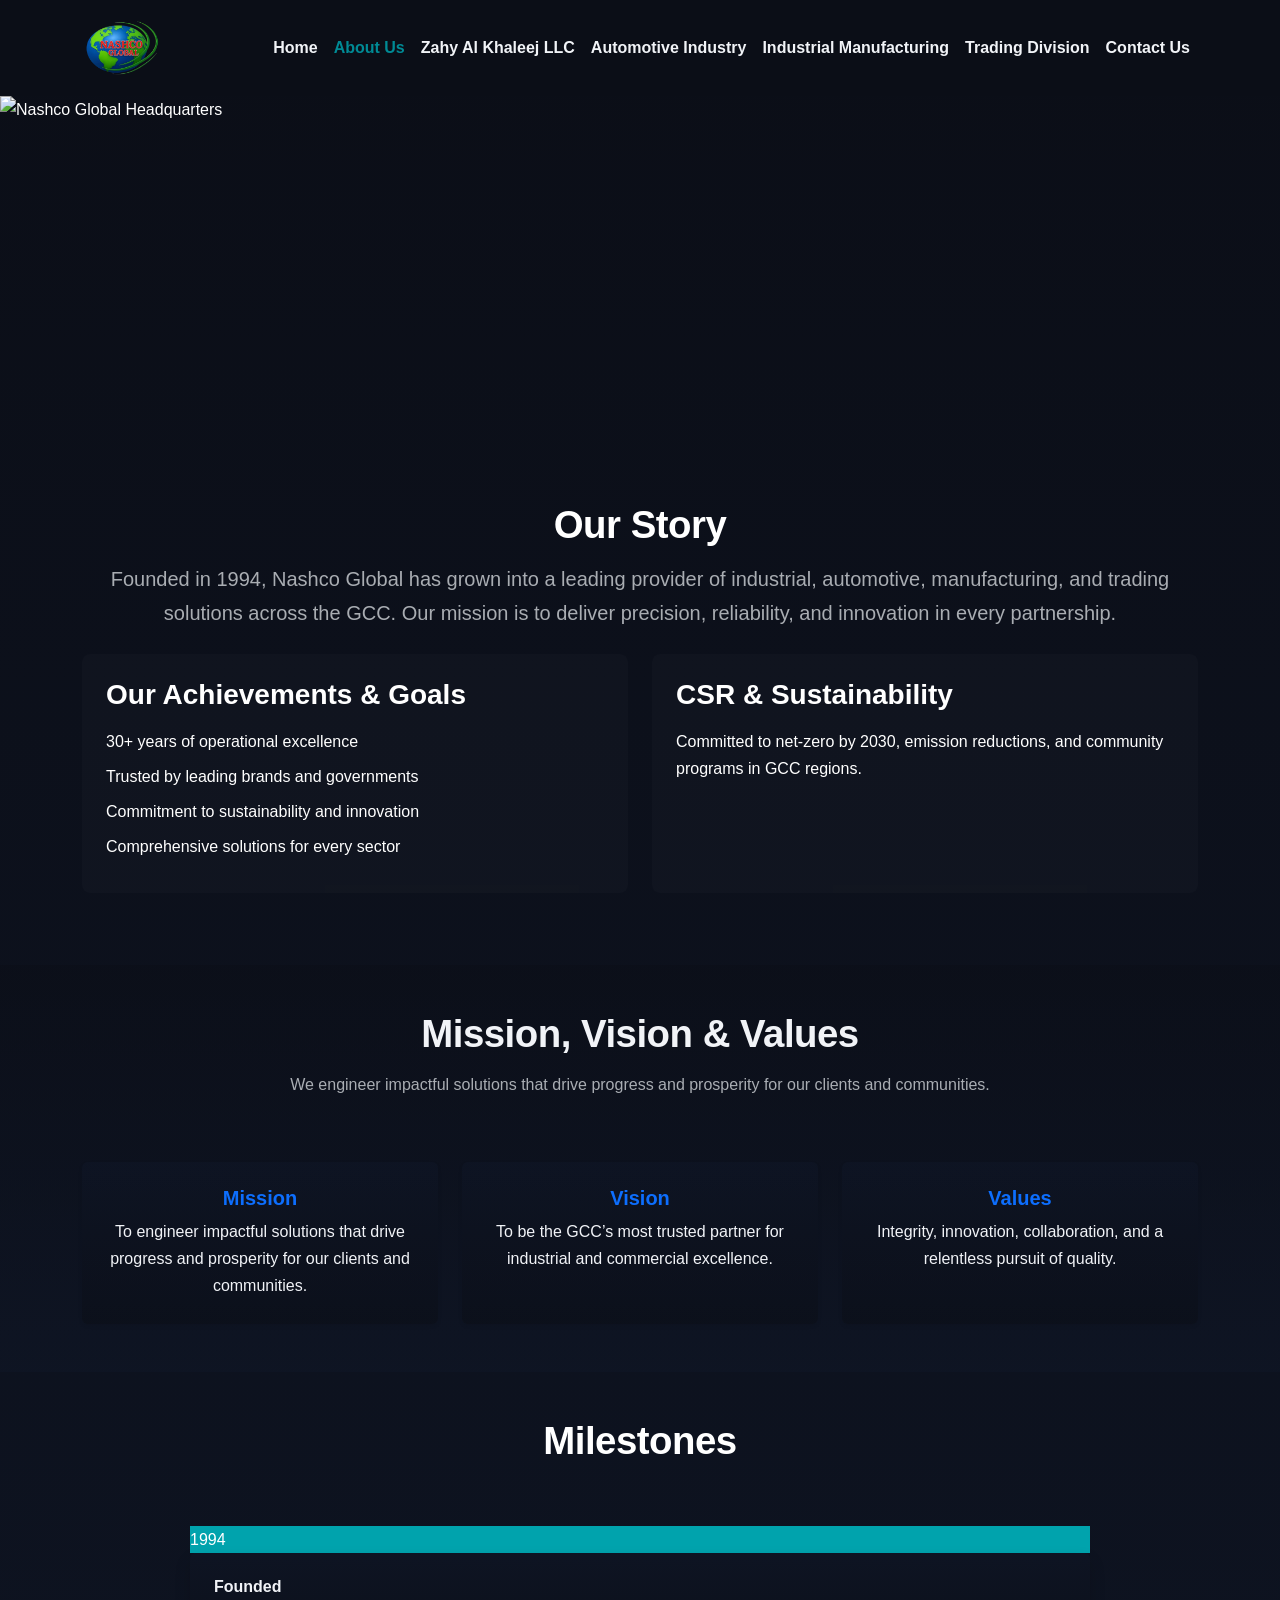
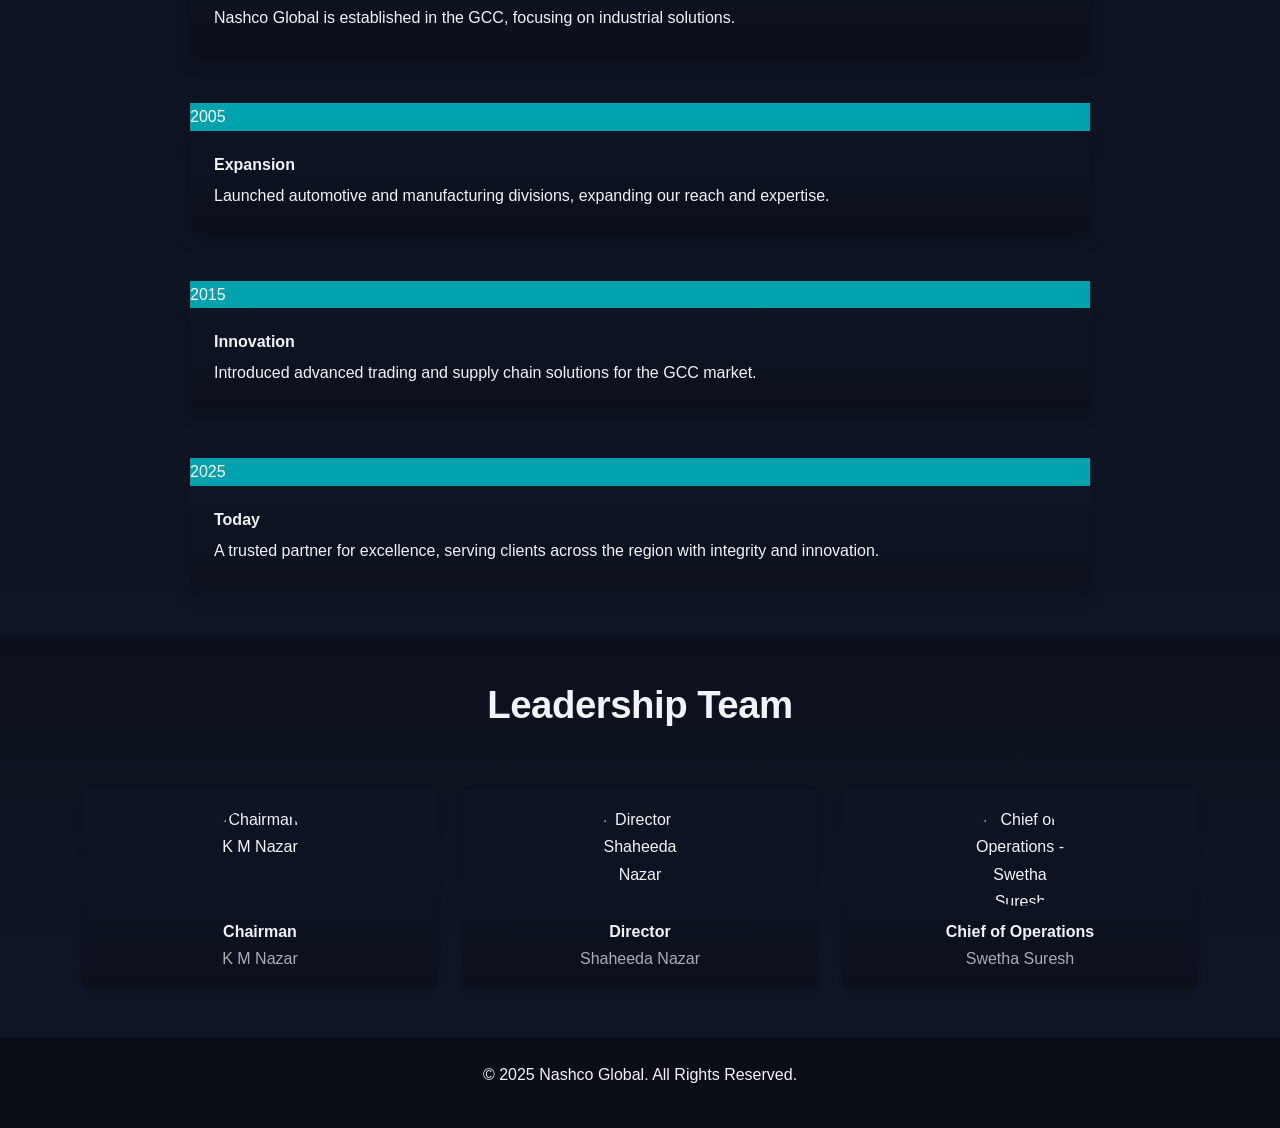
==== commit 115a1ba4: "Fix HTML validation issues in automotive.html, trading.html, and about.html Co-authored-by: zoeyredb" ====
--- a/about.html
+++ b/about.html
@@ -124,38 +124,37 @@
       display: inline-block;
       vertical-align: middle;
     }
-  </style>
-  /* About page: typography and layout tweaks */
-  .about-page h2.fw-bold {
-  font-size: 2.4rem;
-  line-height: 1.1;
-  letter-spacing: -0.5px;
-  }
-
-  .about-page .about-lead {
-  max-width: 1100px;
-  margin: 0 auto;
-  color: rgba(241,243,247,0.85);
-  font-size: 1.125rem;
-  }
-
-  .about-page .list-unstyled {
-  text-align: center;
-  padding-left: 0;
-  }
-
-  .about-page .list-unstyled li {
-  margin-bottom: .5rem;
-  }
-
-  .about-page .glass-card {
-  background: rgba(255,255,255,0.02);
-  padding: 1.25rem;
-  border-radius: .5rem;
-  }
-
-  /* keep section headings default-aligned; specific blocks may align left */
-
+
+    /* About page: typography and layout tweaks */
+    .about-page h2.fw-bold {
+      font-size: 2.4rem;
+      line-height: 1.1;
+      letter-spacing: -0.5px;
+    }
+
+    .about-page .about-lead {
+      max-width: 1100px;
+      margin: 0 auto;
+      color: rgba(241,243,247,0.85);
+      font-size: 1.125rem;
+    }
+
+    .about-page .list-unstyled {
+      text-align: center;
+      padding-left: 0;
+    }
+
+    .about-page .list-unstyled li {
+      margin-bottom: .5rem;
+    }
+
+    .about-page .glass-card {
+      background: rgba(255,255,255,0.02);
+      padding: 1.25rem;
+      border-radius: .5rem;
+    }
+
+    /* keep section headings default-aligned; specific blocks may align left */
   </style>
 
 </head>
